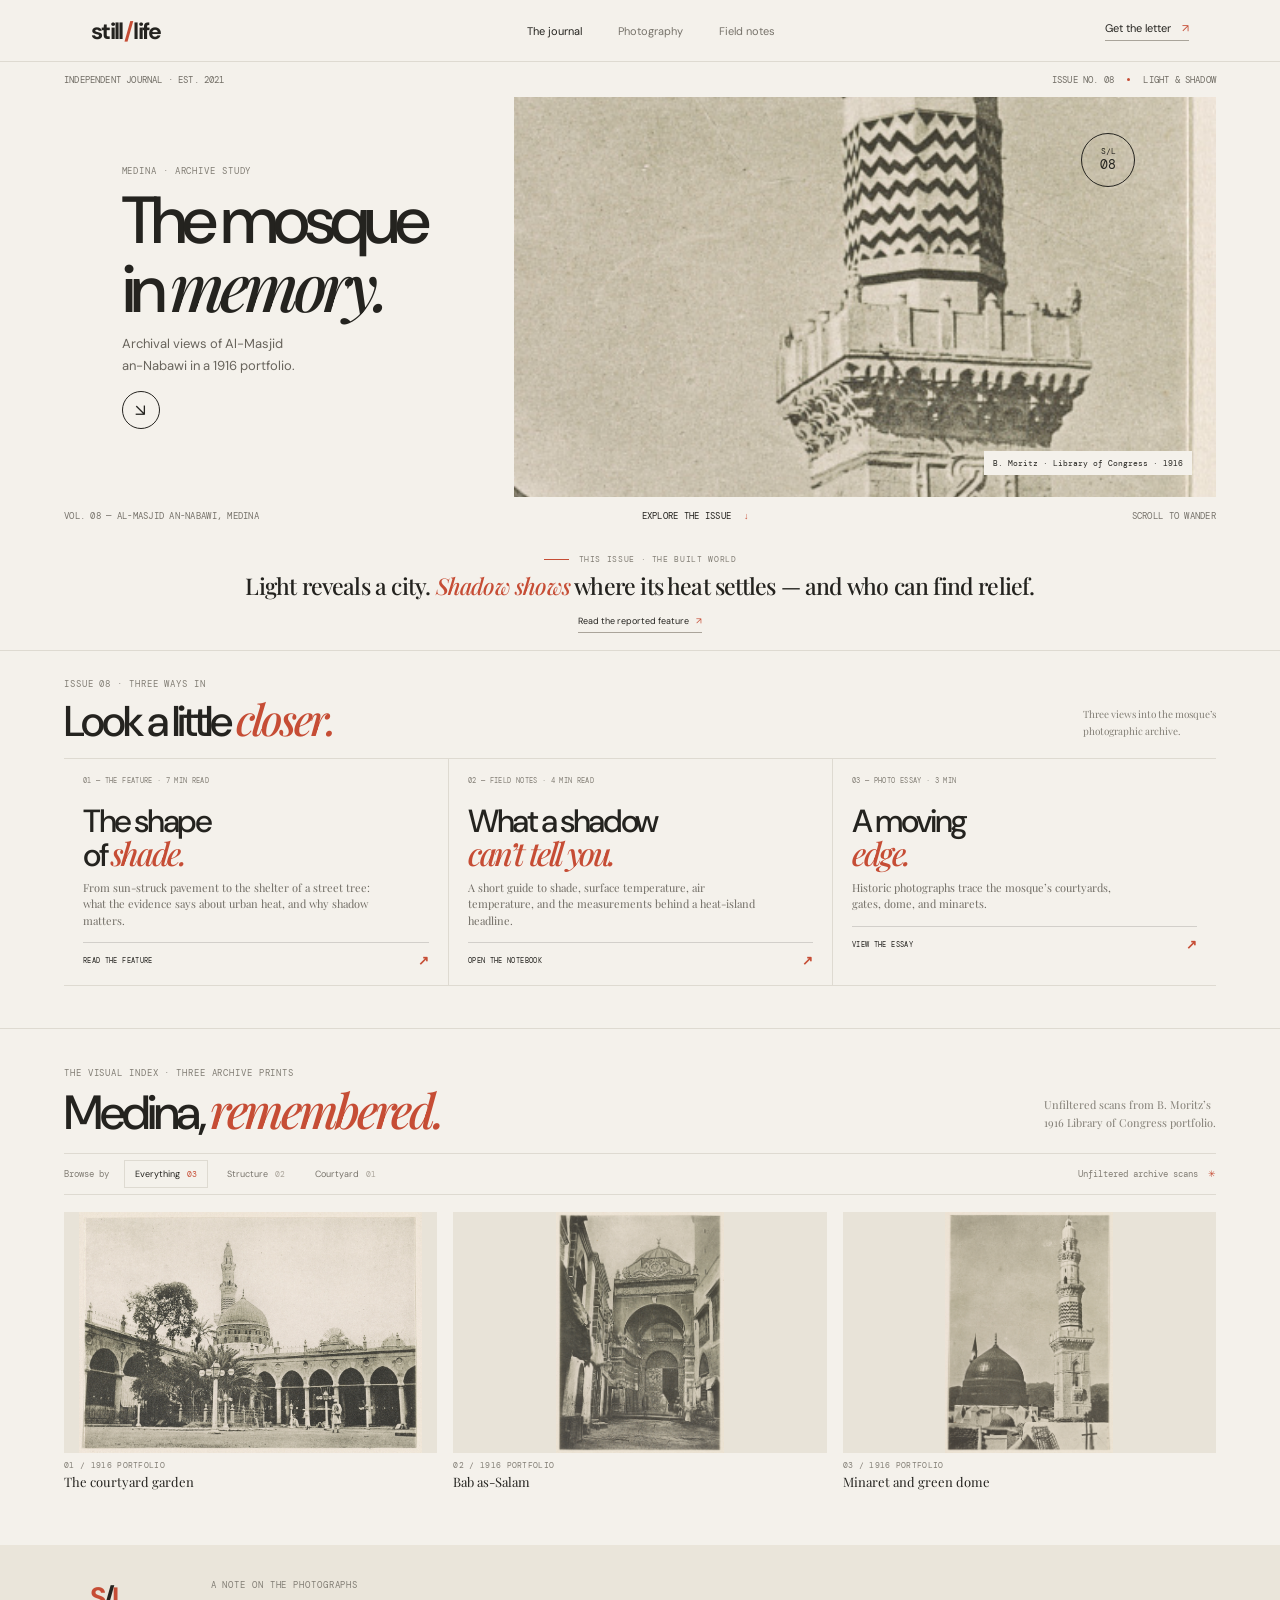
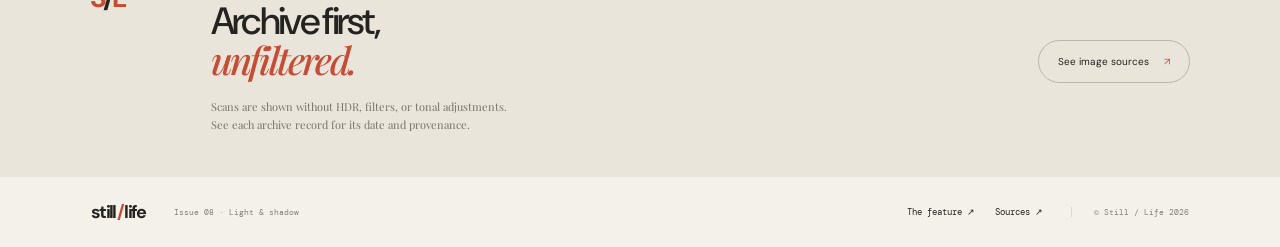
==== index.html @ 0c44f48a "Replace stock imagery with Medina archive prints Co-authored-by: Copilot <223556219+Copilot@users.no" ====
<!doctype html>
<html lang="en">
  <head>
    <meta charset="UTF-8" />
    <meta name="viewport" content="width=device-width, initial-scale=1.0" />
    <meta name="theme-color" content="#f4f1eb" />
    <meta
      name="description"
      content="An independent visual journal about light, shadow, and the way cities hold heat."
    />
    <title>Still / Life — The light issue</title>
    <link rel="preconnect" href="https://fonts.googleapis.com" />
    <link rel="preconnect" href="https://fonts.gstatic.com" crossorigin />
    <link
      href="https://fonts.googleapis.com/css2?family=DM+Mono:wght@400;500&family=DM+Sans:wght@400;500;600;700&family=Playfair+Display:ital,wght@0,500;0,600;1,500;1,600&display=swap"
      rel="stylesheet"
    />
    <link rel="stylesheet" href="styles.css" />
  </head>
  <body class="home-page">
    <header class="topbar">
      <a class="wordmark" href="#home" aria-label="Still Life home">still<span>/</span>life</a>
      <nav class="main-nav" aria-label="Main navigation">
        <a class="nav-link active" href="index.html">The journal</a>
        <a class="nav-link" href="photo-essay.html">Photography</a>
        <a class="nav-link" href="field-notes.html">Field notes</a>
      </nav>
      <a class="subscribe-link" href="mailto:hello@still-life.example">
        Get the letter <span aria-hidden="true">↗</span>
      </a>
    </header>

    <main id="home">
      <section class="cover" aria-labelledby="cover-title">
        <div class="cover-meta">
          <span>Independent journal · Est. 2021</span>
          <span>Issue no. 08 <i class="meta-dot"></i> Light &amp; shadow</span>
        </div>
        <div class="cover-image" role="img" aria-label="Historic black-and-white view of Al-Masjid an-Nabawi and its minarets in Medina">
          <div class="cover-copy">
            <p class="eyebrow cover-eyebrow">Medina · Archive study</p>
            <h1 id="cover-title">The mosque<br />in <em>memory.</em></h1>
            <p class="cover-deck">Archival views of Al-Masjid<br />an-Nabawi in a 1916 portfolio.</p>
            <a class="round-link" href="photo-essay.html" aria-label="Read the photo essay">↘</a>
          </div>
          <span class="image-credit"><a href="https://www.loc.gov/pictures/item/2002715728/">B. Moritz · Library of Congress · 1916</a></span>
          <span class="issue-stamp">S/L<br /><span>08</span></span>
        </div>
        <div class="cover-footer">
          <span>Vol. 08 — Al-Masjid an-Nabawi, Medina</span>
          <a href="#stories">Explore the issue <span aria-hidden="true">↓</span></a>
          <span>Scroll to wander</span>
        </div>
      </section>

      <section class="intro" id="story">
        <div class="section-kicker"><span class="kicker-line"></span> THIS ISSUE · THE BUILT WORLD</div>
        <p>
          Light reveals a city. <em>Shadow shows</em>
          where its heat settles — and who can find relief.
        </p>
        <a class="text-link" href="light-and-shadow.html">Read the reported feature <span>↗</span></a>
      </section>

      <section class="stories-section" id="stories">
        <div class="stories-heading">
          <div>
            <p class="eyebrow">Issue 08 · Three ways in</p>
            <h2>Look a little <em>closer.</em></h2>
          </div>
          <p>Three views into the mosque’s<br />photographic archive.</p>
        </div>
        <div class="story-grid">
          <a class="story-card story-feature" href="light-and-shadow.html">
            <span class="story-index">01 — THE FEATURE · 7 MIN READ</span>
            <span class="story-title">The shape<br />of <em>shade.</em></span>
            <span class="story-summary">From sun-struck pavement to the shelter of a street tree: what the evidence says about urban heat, and why shadow matters.</span>
            <span class="story-cta">Read the feature <b>↗</b></span>
          </a>
          <a class="story-card story-notes" href="field-notes.html">
            <span class="story-index">02 — FIELD NOTES · 4 MIN READ</span>
            <span class="story-title">What a shadow<br /><em>can’t tell you.</em></span>
            <span class="story-summary">A short guide to shade, surface temperature, air temperature, and the measurements behind a heat-island headline.</span>
            <span class="story-cta">Open the notebook <b>↗</b></span>
          </a>
          <a class="story-card story-images" href="photo-essay.html">
            <span class="story-index">03 — PHOTO ESSAY · 3 MIN</span>
            <span class="story-title">A moving<br /><em>edge.</em></span>
            <span class="story-summary">Historic photographs trace the mosque’s courtyards, gates, dome, and minarets.</span>
            <span class="story-cta">View the essay <b>↗</b></span>
          </a>
        </div>
      </section>

      <section class="gallery-section" id="gallery">
        <div class="gallery-heading">
          <div>
            <p class="eyebrow">The visual index · Three archive prints</p>
            <h2>Medina, <em>remembered.</em></h2>
          </div>
          <p class="gallery-note">Unfiltered scans from B. Moritz’s<br />1916 Library of Congress portfolio.</p>
        </div>

        <div class="filter-row" role="group" aria-label="Filter photographs">
          <span class="filter-label">Browse by</span>
          <button class="filter-chip selected" type="button" data-filter="all">Everything <span>03</span></button>
          <button class="filter-chip" type="button" data-filter="structure">Structure <span>02</span></button>
          <button class="filter-chip" type="button" data-filter="courtyard">Courtyard <span>01</span></button>
          <span class="filter-side-note">Unfiltered archive scans <span aria-hidden="true">✳</span></span>
        </div>

        <div class="photo-grid">
          <button class="photo-card card-large" type="button" data-category="courtyard" data-title="The courtyard garden" data-credit="B. Moritz · Library of Congress">
            <img class="photo-image" src="images/medina/courtyard-garden-1916.jpg" alt="Historic print of the mosque courtyard, garden, dome, and minaret" />
            <span class="photo-info"><span><span class="photo-number">01 / 1916 PORTFOLIO</span><span class="photo-title">The courtyard garden</span></span><span class="photo-arrow">↗</span></span>
          </button>
          <button class="photo-card card-tall" type="button" data-category="structure" data-title="Bab as-Salam, southwest gate" data-credit="B. Moritz · Library of Congress">
            <img class="photo-image" src="images/medina/bab-as-salam-1916.jpg" alt="Historic print showing Bab as-Salam, a gate at the Prophet's Mosque" />
            <span class="photo-info"><span><span class="photo-number">02 / 1916 PORTFOLIO</span><span class="photo-title">Bab as-Salam</span></span><span class="photo-arrow">↗</span></span>
          </button>
          <button class="photo-card card-small" type="button" data-category="structure" data-title="Minaret and the green dome" data-credit="B. Moritz · Library of Congress">
            <img class="photo-image" src="images/medina/minaret-green-dome-1916.jpg" alt="Historic print of an old minaret beside the green dome over the Prophet's tomb" />
            <span class="photo-info"><span><span class="photo-number">03 / 1916 PORTFOLIO</span><span class="photo-title">Minaret and green dome</span></span><span class="photo-arrow">↗</span></span>
          </button>
        </div>
        <p class="empty-state" hidden>No photographs in this collection just yet.</p>
      </section>

      <section class="dispatch">
        <div class="dispatch-mark">S<span>/</span>L</div>
        <div class="dispatch-copy">
          <p class="eyebrow">A note on the photographs</p>
          <h2>Archive first,<br /><em>unfiltered.</em></h2>
          <p class="dispatch-text">Scans are shown without HDR, filters, or tonal adjustments.<br />See each archive record for its date and provenance.</p>
        </div>
        <a class="dispatch-button" href="photo-essay.html#image-sources">See image sources <span>↗</span></a>
      </section>
    </main>

    <footer class="footer">
      <a class="wordmark footer-wordmark" href="index.html">still<span>/</span>life</a>
      <span class="footer-note">Issue 08 · Light &amp; shadow</span>
      <div class="footer-links"><a href="light-and-shadow.html">The feature ↗</a><a href="field-notes.html#sources">Sources ↗</a></div>
      <span class="copyright">© Still / Life 2026</span>
    </footer>

    <dialog class="lightbox" aria-label="Photograph preview">
      <button class="lightbox-close" type="button" aria-label="Close photograph">×</button>
      <img class="lightbox-image" alt="" />
      <div class="lightbox-caption"><span class="lightbox-title"></span><span class="lightbox-credit"></span></div>
    </dialog>
    <script src="script.js"></script>
  </body>
</html>
---- styles.css ----
:root {
  color-scheme: light;
  --paper: #f4f1eb;
  --ink: #24231f;
  --muted: #827e75;
  --line: #dedad1;
  --accent: #c64d35;
  --mono: "DM Mono", monospace;
  --sans: "DM Sans", sans-serif;
  --serif: "Playfair Display", Georgia, serif;
}

* { box-sizing: border-box; }
html { scroll-behavior: smooth; scroll-padding-top: 84px; }
body { margin: 0; background: var(--paper); color: var(--ink); font-family: var(--sans); -webkit-font-smoothing: antialiased; }
a { color: inherit; text-decoration: none; }
button { color: inherit; font: inherit; }

.topbar {
  height: 74px; padding: 0 7.1%; display: flex; align-items: center; justify-content: space-between;
  border-bottom: 1px solid var(--line); position: relative; z-index: 2;
}
.wordmark { font-size: 23px; font-weight: 700; letter-spacing: -1.6px; }
.wordmark span { color: var(--accent); padding: 0 1px; }
.main-nav { display: flex; align-items: center; gap: 36px; margin-left: 35px; }
.nav-link, .subscribe-link { font-size: 11px; }
.nav-link { color: #77736b; transition: color .2s; }
.nav-link:hover, .nav-link.active { color: var(--ink); }
.subscribe-link { border-bottom: 1px solid #a9a49a; padding-bottom: 5px; }
.subscribe-link span { color: var(--accent); padding-left: 8px; }

.cover, .intro, .gallery-section, .dispatch, .footer { max-width: 1440px; margin-inline: auto; }
.cover { padding: 0 7.1%; }
.cover-meta, .cover-footer { height: 48px; display: flex; justify-content: space-between; align-items: center; }
.cover-meta { color: #716d65; font: 9px var(--mono); letter-spacing: .02em; text-transform: uppercase; }
.meta-dot { display: inline-block; height: 3px; width: 3px; border-radius: 50%; background: var(--accent); vertical-align: middle; margin: 0 8px 2px; }
.cover-image {
  height: min(590px, 52vw); min-height: 430px; position: relative; overflow: hidden; color: white;
  background: #e8e3d8 url("images/medina/minaret-green-dome-1916.jpg") center 48% / cover no-repeat;
}
.cover-shade { display: none; }
.cover-copy { position: absolute; left: 8.3%; top: 50%; transform: translateY(-45%); }
.eyebrow { margin: 0; color: var(--muted); font: 9px var(--mono); text-transform: uppercase; letter-spacing: .1em; }
.cover-eyebrow { color: rgba(255,255,255,.82); margin-bottom: 21px; }
.cover h1 { margin: 0; font-size: clamp(52px, 7.3vw, 100px); line-height: .96; letter-spacing: -.075em; font-weight: 500; }
.cover h1 em, h2 em { font-family: var(--serif); font-weight: 500; }
.cover-deck { margin: 21px 0 25px; font-size: 13px; line-height: 1.65; color: rgba(255,255,255,.88); }
.round-link { width: 38px; height: 38px; border: 1px solid rgba(255,255,255,.72); border-radius: 50%; display: grid; place-items: center; font-size: 17px; transition: background .2s, color .2s; }
.round-link:hover { background: white; color: var(--ink); }
.image-credit { position: absolute; right: 24px; bottom: 22px; color: rgba(255,255,255,.82); font: 8px var(--mono); }
.issue-stamp { position: absolute; right: 7%; top: 9%; width: 54px; height: 54px; border: 1px solid rgba(255,255,255,.7); border-radius: 50%; display: grid; place-content: center; text-align: center; font: 8px/1.3 var(--mono); }
.issue-stamp span { font-size: 13px; }
.cover-footer { height: 51px; color: #77736b; font: 9px var(--mono); text-transform: uppercase; letter-spacing: .03em; }
.cover-footer a { color: var(--ink); }
.cover-footer a span { color: var(--accent); padding-left: 7px; }

.intro { padding: 112px 15% 120px; text-align: center; }
.section-kicker { display: flex; align-items: center; justify-content: center; gap: 10px; color: var(--muted); font: 9px var(--mono); letter-spacing: .08em; }
.kicker-line { width: 25px; height: 1px; background: var(--accent); }
.intro > p { max-width: 710px; margin: 23px auto 19px; font: 500 clamp(26px, 3.2vw, 42px)/1.35 var(--serif); letter-spacing: -.035em; }
.intro > p em { color: var(--accent); }
.text-link { font-size: 10px; border-bottom: 1px solid #aaa49a; padding-bottom: 5px; }
.text-link span { color: var(--accent); margin-left: 5px; }

.gallery-section { padding: 68px 7.1% 115px; border-top: 1px solid var(--line); }
.gallery-heading { display: flex; justify-content: space-between; align-items: end; margin-bottom: 36px; }
.gallery-heading h2, .dispatch h2 { font-size: clamp(43px, 5.2vw, 68px); font-weight: 500; line-height: .98; letter-spacing: -.07em; margin: 12px 0 0; }
.gallery-heading h2 em { color: var(--accent); }
.gallery-note { margin: 0 0 4px; color: var(--muted); font: 11px/1.65 var(--serif); }
.filter-row { min-height: 54px; border-top: 1px solid var(--line); border-bottom: 1px solid var(--line); display: flex; gap: 8px; align-items: center; margin-bottom: 29px; }
.filter-label { margin-right: 7px; color: var(--muted); font: 9px var(--mono); }
.filter-chip { border: 1px solid transparent; background: transparent; padding: 7px 10px; cursor: pointer; color: #77736b; font-size: 9px; transition: all .2s; }
.filter-chip span { color: #aaa49a; margin-left: 5px; font: 8px var(--mono); }
.filter-chip:hover { color: var(--ink); }
.filter-chip.selected { border-color: var(--line); color: var(--ink); }
.filter-chip.selected span { color: var(--accent); }
.filter-side-note { margin-left: auto; color: var(--muted); font: 9px var(--mono); }
.filter-side-note span { color: var(--accent); margin-left: 5px; }
.photo-grid { display: grid; grid-template-columns: repeat(12, 1fr); column-gap: 18px; row-gap: 41px; align-items: start; }
.photo-card { border: 0; padding: 0; text-align: left; background: none; cursor: pointer; min-width: 0; }
.photo-image { display: block; width: 100%; background-color: #e8e3d8; object-fit: contain; object-position: center; }
.photo-card { overflow: hidden; }
.card-large { grid-column: 1 / span 7; }
.card-large .photo-image { aspect-ratio: 1.37; }
.card-tall { grid-column: 9 / span 4; margin-top: 66px; }
.card-tall .photo-image { aspect-ratio: .79; }
.card-small { grid-column: 2 / span 4; }
.card-small .photo-image { aspect-ratio: 1.05; }
.card-offset { grid-column: 8 / span 4; margin-top: 62px; }
.card-wide { grid-column: 1 / span 7; margin-top: 11px; }
.card-wide .photo-image { aspect-ratio: 1.52; }
.card-last { grid-column: 9 / span 4; margin-top: -40px; }
.card-last .photo-image { aspect-ratio: .94; }
.photo-info { display: flex; justify-content: space-between; align-items: center; padding-top: 11px; }
.photo-info > span:first-child { display: grid; gap: 5px; }
.photo-number { color: var(--muted); font: 8px var(--mono); letter-spacing: .04em; }
.photo-title { font: 15px var(--serif); }
.photo-arrow { font-size: 14px; color: var(--accent); opacity: 0; transform: translate(-4px, 4px); transition: .2s; }
.photo-card:hover .photo-arrow { opacity: 1; transform: translate(0); }
.photo-card[hidden] { display: none; }
.empty-state { text-align: center; padding: 60px 10px; color: var(--muted); font: 16px var(--serif); }

.dispatch { margin-top: 0; padding: 77px 11% 82px; background: #eae5da; display: flex; align-items: center; gap: 8%; position: relative; }
.dispatch-mark { align-self: flex-start; font-size: 36px; font-weight: 700; letter-spacing: -4px; color: var(--accent); }
.dispatch-mark span { color: var(--ink); }
.dispatch-copy { flex: 1; }
.dispatch h2 { font-size: clamp(39px, 4.5vw, 57px); margin: 12px 0 17px; }
.dispatch h2 em { color: var(--accent); }
.dispatch-text { color: #77736b; font: 11px/1.7 var(--serif); }
.dispatch-button { border: 1px solid #bbb4a8; border-radius: 99px; padding: 14px 19px; font-size: 10px; white-space: nowrap; transition: all .2s; }
.dispatch-button:hover { background: var(--ink); color: var(--paper); border-color: var(--ink); }
.dispatch-button span { color: var(--accent); padding-left: 12px; }

.footer { min-height: 92px; padding: 22px 7.1%; display: flex; gap: 28px; align-items: center; }
.footer-wordmark { font-size: 18px; }
.footer-note, .copyright { color: var(--muted); font: 8px var(--mono); }
.footer-links { margin-left: auto; display: flex; gap: 20px; font: 9px var(--mono); }
.copyright { border-left: 1px solid var(--line); padding-left: 22px; }

.lightbox { width: min(900px, calc(100vw - 32px)); max-width: none; padding: 24px; border: 0; background: var(--paper); color: var(--ink); }
.lightbox::backdrop { background: rgba(21, 21, 19, .82); backdrop-filter: blur(4px); }
.lightbox-image { display: block; max-width: 100%; max-height: 75vh; margin: 0 auto; object-fit: contain; }
.lightbox-close { position: absolute; right: 10px; top: 4px; border: 0; background: transparent; font-size: 30px; cursor: pointer; }
.lightbox-caption { display: flex; justify-content: space-between; padding-top: 14px; font: 12px var(--serif); }
.lightbox-credit { color: var(--muted); font: 9px var(--mono); }

@media (min-width: 1441px) {
  .cover, .gallery-section { padding-inline: 102px; }
}
@media (max-width: 760px) {
  .topbar { height: 64px; padding-inline: 5%; }
  .wordmark { font-size: 21px; }
  .main-nav { gap: 15px; margin: 0; }
  .nav-link { font-size: 9px; }
  .main-nav .nav-link:last-child { display: none; }
  .subscribe-link { font-size: 9px; }
  .cover { padding-inline: 5%; }
  .cover-meta, .cover-footer { font-size: 7px; }
  .cover-image { min-height: 500px; height: 69vh; max-height: 680px; background-position: 57% center; }
  .cover-copy { left: 8%; }
  .cover h1 { font-size: clamp(58px, 12vw, 86px); }
  .issue-stamp { right: 6%; top: 5%; }
  .cover-footer > span:last-child { display: none; }
  .intro { padding: 84px 8% 90px; }
  .gallery-section { padding: 55px 5% 80px; }
  .gallery-heading { margin-bottom: 25px; }
  .gallery-note { font-size: 9px; }
  .photo-grid { column-gap: 12px; row-gap: 30px; }
  .card-large { grid-column: 1 / span 8; }
  .card-tall { grid-column: 9 / span 4; margin-top: 43px; }
  .card-small { grid-column: 2 / span 5; }
  .card-offset { grid-column: 8 / span 5; margin-top: 40px; }
  .card-wide { grid-column: 1 / span 8; }
  .card-last { grid-column: 9 / span 4; margin-top: -15px; }
  .photo-title { font-size: 13px; }
  .dispatch { padding: 60px 7%; gap: 5%; }
  .dispatch-mark { font-size: 29px; }
  .dispatch-button { padding: 12px 14px; font-size: 9px; }
  .footer { padding-inline: 5%; gap: 16px; }
  .footer-note { display: none; }
}
@media (max-width: 480px) {
  .topbar { padding-inline: 18px; }
  .main-nav { gap: 12px; }
  .main-nav .nav-link:nth-child(2) { display: none; }
  .cover { padding-inline: 18px; }
  .cover-meta > span:first-child { max-width: 140px; }
  .cover-image { min-height: 510px; }
  .cover h1 { font-size: 62px; }
  .cover-deck { font-size: 12px; }
  .cover-footer { height: 45px; }
  .cover-footer > span:first-child { max-width: 150px; }
  .intro { padding: 73px 24px 78px; }
  .intro > p { font-size: 29px; }
  .gallery-section { padding-inline: 18px; }
  .gallery-heading h2 { font-size: 47px; }
  .gallery-note { display: none; }
  .filter-row { flex-wrap: wrap; padding: 9px 0; gap: 3px; }
  .filter-label { display: none; }
  .filter-chip { padding: 7px 8px; font-size: 8px; }
  .filter-side-note { display: none; }
  .photo-grid { grid-template-columns: repeat(6, 1fr); gap: 25px 10px; }
  .card-large { grid-column: 1 / span 6; }
  .card-large .photo-image { aspect-ratio: 1.15; }
  .card-tall { grid-column: 4 / span 3; margin-top: 0; }
  .card-tall .photo-image { aspect-ratio: .8; }
  .card-small { grid-column: 1 / span 4; }
  .card-offset { grid-column: 2 / span 5; margin-top: 0; }
  .card-wide { grid-column: 1 / span 6; margin-top: 0; }
  .card-last { grid-column: 3 / span 4; margin-top: 0; }
  .photo-title { font-size: 12px; }
  .photo-number { font-size: 7px; }
  .dispatch { padding: 47px 24px 43px; display: block; }
  .dispatch-mark { position: absolute; right: 25px; top: 34px; }
  .dispatch h2 { font-size: 45px; }
  .dispatch-text br { display: none; }
  .dispatch-button { display: inline-block; margin-top: 14px; }
  .footer { min-height: 82px; padding-inline: 18px; gap: 13px; flex-wrap: wrap; }
  .footer-links { gap: 12px; }
  .copyright { padding-left: 12px; font-size: 7px; }
}

@media (prefers-reduced-motion: reduce) {
  *, *::before, *::after { scroll-behavior: auto !important; transition-duration: .01ms !important; }
}

.stories-section { max-width: 1440px; margin: 0 auto; padding: 18px 7.1% 98px; }
.stories-heading { display: flex; justify-content: space-between; align-items: end; margin-bottom: 25px; }
.stories-heading h2 { margin: 11px 0 0; font-size: clamp(38px, 4.5vw, 58px); font-weight: 500; letter-spacing: -.07em; line-height: 1; }
.stories-heading h2 em { color: var(--accent); }
.stories-heading > p { margin: 0 0 3px; color: var(--muted); font: 11px/1.7 var(--serif); }
.story-grid { display: grid; grid-template-columns: repeat(3, 1fr); gap: 14px; }
.story-card { min-height: 300px; padding: 22px; display: flex; flex-direction: column; align-items: flex-start; background: #eae5da; transition: background .2s, transform .2s; }
.story-card:hover { background: #e4ded1; transform: translateY(-3px); }
.story-card.story-notes { background: #e5e6df; }
.story-card.story-notes:hover { background: #dcdfd5; }
.story-card.story-images { background: #e9e1d9; }
.story-card.story-images:hover { background: #e4d9cf; }
.story-index, .story-cta { font: 8px var(--mono); letter-spacing: .05em; text-transform: uppercase; }
.story-index { color: var(--muted); }
.story-title { display: block; margin: auto 0 13px; font: 500 clamp(31px, 3.2vw, 43px)/1.02 var(--sans); letter-spacing: -.075em; }
.story-title em { font-family: var(--serif); font-weight: 500; color: var(--accent); }
.story-summary { max-width: 290px; color: #716d65; font: 12px/1.65 var(--serif); }
.story-cta { display: flex; width: 100%; justify-content: space-between; align-items: center; margin-top: 21px; padding-top: 12px; border-top: 1px solid rgba(36,35,31,.16); }
.story-cta b { color: var(--accent); font-size: 13px; }

.article-topline { max-width: 1240px; margin: 0 auto; padding: 27px 7.1% 0; display: flex; justify-content: space-between; color: var(--muted); font: 8px var(--mono); letter-spacing: .06em; text-transform: uppercase; }
.article-topline a { color: var(--ink); }
.article-header { max-width: 830px; margin: 0 auto; padding: 76px 30px 35px; text-align: center; }
.article-header h1 { margin: 18px 0; font-size: clamp(60px, 9.5vw, 112px); line-height: .89; letter-spacing: -.085em; font-weight: 500; }
.article-header h1 em { font-family: var(--serif); color: var(--accent); font-weight: 500; }
.article-deck { max-width: 600px; margin: 0 auto; color: #68645c; font: 500 clamp(17px, 2vw, 21px)/1.55 var(--serif); }
.article-byline { display: flex; justify-content: center; flex-wrap: wrap; gap: 8px 20px; margin-top: 27px; color: var(--muted); font: 8px var(--mono); text-transform: uppercase; letter-spacing: .035em; }
.article-hero { max-width: 1120px; margin: 0 auto; padding: 0 30px; }
.article-hero img { display: block; width: 100%; height: clamp(280px, 48vw, 570px); object-fit: contain; background: #e8e3d8; }
.article-hero figcaption, .essay-frame figcaption { display: flex; gap: 10px; align-items: baseline; padding-top: 10px; color: var(--muted); font: 9px/1.6 var(--mono); }
.article-hero figcaption a { text-decoration: underline; text-decoration-color: #b7ad9e; text-underline-offset: 3px; }
.article-layout { display: grid; grid-template-columns: 170px minmax(0, 670px); gap: clamp(35px, 8vw, 110px); max-width: 1100px; margin: 75px auto 110px; padding: 0 30px; align-items: start; }
.article-aside { position: sticky; top: 28px; display: grid; gap: 13px; padding-top: 5px; }
.aside-label { margin-bottom: 3px; color: var(--accent); font: 8px var(--mono); letter-spacing: .1em; }
.article-aside a { color: var(--muted); font: 10px/1.5 var(--sans); }
.article-aside a:hover { color: var(--ink); }
.article-body { min-width: 0; }
.article-body p { margin: 0 0 21px; font: 16px/1.85 var(--serif); color: #46433d; }
.article-body .article-lede { font-size: 21px; line-height: 1.65; color: var(--ink); }
.article-body h2 { margin: 48px 0 15px; font: 500 31px/1.12 var(--serif); letter-spacing: -.04em; scroll-margin-top: 25px; }
.article-body strong { color: var(--ink); font-weight: 600; }
.article-body blockquote { margin: 35px 0; padding: 3px 0 3px 22px; border-left: 2px solid var(--accent); font: italic 22px/1.5 var(--serif); }
.article-body ol { padding-left: 20px; color: #46433d; font: 14px/1.8 var(--serif); }
.source-box { margin-top: 64px; padding: 28px; background: #eae5da; scroll-margin-top: 25px; }
.source-box h2 { margin: 12px 0; font-size: 26px; }
.source-box ol { padding-left: 17px; font-size: 12px; line-height: 1.7; }
.source-box li { padding: 0 0 9px 5px; }
.source-box a, .essay-note a { text-decoration: underline; text-decoration-color: #b7ad9e; text-underline-offset: 3px; }
.source-method { margin: 17px 0 0 !important; padding-top: 14px; border-top: 1px solid #d2ccbf; color: var(--muted) !important; font: 10px/1.65 var(--sans) !important; }
.reading-checklist { list-style: decimal; }
.reading-checklist li { padding: 0 0 8px 3px; }
.article-pagination { max-width: 1100px; margin: 0 auto; padding: 23px 30px 60px; display: flex; justify-content: space-between; border-top: 1px solid var(--line); }
.article-pagination a { display: grid; gap: 8px; }
.article-pagination a:last-child { text-align: right; }
.article-pagination span { color: var(--muted); font: 8px var(--mono); letter-spacing: .05em; }
.article-pagination strong { font: 16px var(--serif); font-weight: 500; }
.article-pagination a:hover strong { color: var(--accent); }

.essay-article { max-width: 1180px; margin: 0 auto; }
.essay-article .article-header { padding-bottom: 42px; }
.essay-frame { min-width: 0; margin: 0; }
.essay-frame img { display: block; width: 100%; max-height: 650px; object-fit: contain; background: #e8e3d8; }
.essay-frame-wide { padding: 0 30px; }
.essay-frame-wide img { width: 100%; height: clamp(290px, 55vw, 640px); }
.essay-frame figcaption { display: block; }
.essay-frame figcaption span { display: block; margin-bottom: 4px; color: var(--accent); font: 8px var(--mono); letter-spacing: .06em; }
.essay-intro { max-width: 700px; margin: 58px auto 64px; padding: 0 30px; }
.essay-intro p { margin: 0; font: 21px/1.7 var(--serif); }
.essay-pair { display: grid; grid-template-columns: 5fr 4fr; gap: 36px; align-items: start; max-width: 1000px; margin: 0 auto 72px; padding: 0 30px; }
.essay-pair .essay-frame img { height: clamp(300px, 42vw, 470px); }
.essay-pair-lower { margin-top: 95px; }
.essay-article > .essay-frame-wide { margin-bottom: 72px; }
.essay-pair-final { grid-template-columns: 4fr 5fr; }
.essay-note { max-width: 760px; margin: 18px auto 75px; padding: 25px 28px; background: #eae5da; }
.essay-note p { margin: 12px 0 0; color: #5e5a53; font: 12px/1.75 var(--serif); }

@media (max-width: 760px) {
  .stories-section { padding: 5px 5% 75px; }
  .story-grid { gap: 9px; }
  .story-card { min-height: 270px; padding: 16px; }
  .story-title { font-size: clamp(27px, 5vw, 38px); }
  .story-summary { font-size: 11px; }
  .article-topline { padding-inline: 5%; }
  .article-header { padding-top: 62px; }
  .article-layout { grid-template-columns: 130px minmax(0, 1fr); gap: 30px; padding-inline: 24px; }
  .article-hero { padding-inline: 24px; }
  .article-hero img { height: 45vw; min-height: 250px; }
  .essay-frame-wide { padding-inline: 24px; }
  .essay-pair { gap: 20px; padding-inline: 24px; }
  .essay-intro { padding-inline: 24px; }
}
@media (max-width: 480px) {
  .stories-section { padding-inline: 18px; }
  .stories-heading > p { display: none; }
  .story-grid { grid-template-columns: 1fr; gap: 8px; }
  .story-card { min-height: 230px; padding: 19px; }
  .story-title { font-size: 40px; }
  .article-topline { padding: 20px 18px 0; font-size: 7px; }
  .article-header { padding: 54px 22px 29px; }
  .article-header h1 { font-size: clamp(58px, 15vw, 78px); }
  .article-deck { font-size: 17px; }
  .article-byline { gap: 7px 12px; font-size: 7px; }
  .article-hero, .essay-frame-wide { padding-inline: 18px; }
  .article-hero img { height: 68vw; min-height: 250px; }
  .article-layout { display: block; margin: 49px auto 70px; padding-inline: 22px; }
  .article-aside { position: static; grid-template-columns: repeat(2, 1fr); gap: 10px; margin: 0 0 38px; padding: 15px; background: #eae5da; }
  .article-aside .aside-label { grid-column: 1 / -1; }
  .article-body p { font-size: 15px; }
  .article-body .article-lede { font-size: 19px; }
  .article-body h2 { margin-top: 39px; font-size: 27px; }
  .article-body blockquote { font-size: 19px; }
  .source-box { padding: 20px; margin-top: 45px; }
  .article-pagination { padding: 20px 18px 45px; gap: 18px; }
  .article-pagination strong { font-size: 13px; }
  .article-pagination span { font-size: 7px; }
  .essay-article .article-header { padding-bottom: 30px; }
  .essay-frame-wide img { height: 72vw; min-height: 260px; }
  .essay-intro { margin: 43px auto 48px; padding-inline: 22px; }
  .essay-intro p { font-size: 18px; }
  .essay-pair, .essay-pair-final { grid-template-columns: 1fr; gap: 30px; margin-bottom: 45px; padding-inline: 18px; }
  .essay-pair .essay-frame img { height: 100vw; max-height: 480px; }
  .essay-pair-lower { margin-top: 0; }
  .essay-article > .essay-frame-wide { margin-bottom: 46px; }
  .essay-note { margin: 0 18px 50px; padding: 20px; }
}

/* The front page uses a compact news index; long-form pages keep their reading layout. */
.home-page .topbar { height: 62px; }
.home-page .cover { padding-inline: 5%; }
.home-page .cover-meta { height: 35px; }
.home-page .cover-image { height: clamp(260px, 32vw, 400px); min-height: 260px; color: var(--ink); }
.home-page .cover-copy {
  left: 0; top: 0; transform: none; width: min(40%, 450px); height: 100%; padding: 5%;
  display: flex; flex-direction: column; justify-content: center; background: var(--paper);
}
.home-page .cover-eyebrow { margin-bottom: 12px; color: var(--muted); }
.home-page .cover h1 { font-size: clamp(48px, 5.2vw, 68px); }
.home-page .cover-deck { margin: 12px 0 15px; color: #68645c; }
.home-page .round-link { border-color: var(--ink); }
.home-page .round-link:hover { background: var(--ink); color: var(--paper); }
.home-page .issue-stamp { border-color: var(--ink); color: var(--ink); }
.home-page .image-credit { padding: 7px 9px; background: var(--paper); color: var(--ink); }
.home-page .image-credit a { color: inherit; }
.home-page .cover-footer { height: 38px; }
.home-page .intro { padding: 19px 8% 21px; border-bottom: 1px solid var(--line); }
.home-page .intro > p { max-width: 980px; margin: 8px auto; font-size: clamp(18px, 1.8vw, 24px); line-height: 1.2; }
.home-page .section-kicker { font-size: 8px; }
.home-page .text-link { font-size: 9px; }
.home-page .stories-section { padding: 27px 5% 42px; }
.home-page .stories-heading { margin-bottom: 15px; }
.home-page .stories-heading h2 { margin-top: 7px; font-size: clamp(31px, 3.5vw, 43px); }
.home-page .stories-heading > p { font-size: 10px; }
.home-page .story-grid { grid-template-columns: repeat(3, minmax(0, 1fr)); gap: 0; border-top: 1px solid var(--line); border-bottom: 1px solid var(--line); }
.home-page .story-card,
.home-page .story-card.story-notes,
.home-page .story-card.story-images { min-height: 0; padding: 17px 19px 16px; background: transparent; transform: none; }
.home-page .story-card + .story-card { border-left: 1px solid var(--line); }
.home-page .story-card:hover,
.home-page .story-card.story-notes:hover,
.home-page .story-card.story-images:hover { background: #ece8df; }
.home-page .story-index { font-size: 7px; }
.home-page .story-title { margin: 20px 0 8px; font-size: clamp(25px, 2.5vw, 34px); }
.home-page .story-summary { font-size: 11px; line-height: 1.5; }
.home-page .story-cta { margin-top: 13px; padding-top: 9px; font-size: 7px; }
.home-page .gallery-section { padding: 38px 5% 55px; }
.home-page .gallery-heading { margin-bottom: 17px; }
.home-page .gallery-heading h2 { margin-top: 7px; font-size: clamp(34px, 3.8vw, 48px); }
.home-page .filter-row { min-height: 42px; margin-bottom: 17px; }
.home-page .photo-grid { grid-template-columns: repeat(3, minmax(0, 1fr)); column-gap: 16px; row-gap: 22px; }
.home-page .card-large,
.home-page .card-tall,
.home-page .card-small,
.home-page .card-offset,
.home-page .card-wide,
.home-page .card-last { grid-column: auto; margin-top: 0; }
.home-page .card-large .photo-image,
.home-page .card-tall .photo-image,
.home-page .card-small .photo-image,
.home-page .card-offset .photo-image,
.home-page .card-wide .photo-image,
.home-page .card-last .photo-image { aspect-ratio: 1.55; }
.home-page .photo-info { padding-top: 7px; }
.home-page .photo-info > span:first-child { gap: 3px; }
.home-page .photo-title { font-size: 13px; }
.home-page .dispatch { padding: 34px 7%; }
.home-page .dispatch-mark { font-size: 28px; }
.home-page .dispatch h2 { font-size: 38px; }
.home-page .dispatch-text { margin-block: 8px; }
.home-page .footer { min-height: 70px; padding-block: 15px; }

@media (max-width: 760px) {
  .home-page .cover { padding-inline: 5%; }
  .home-page .cover-image { height: 260px; min-height: 0; }
  .home-page .cover-copy { width: 44%; padding: 4%; }
  .home-page .intro { padding: 17px 7% 19px; }
  .home-page .stories-section { padding: 24px 5% 34px; }
  .home-page .story-card,
  .home-page .story-card.story-notes,
  .home-page .story-card.story-images { padding-inline: 12px; }
  .home-page .story-summary { font-size: 10px; }
  .home-page .gallery-section { padding: 32px 5% 45px; }
  .home-page .photo-grid { column-gap: 12px; row-gap: 20px; }
  .home-page .card-large .photo-image,
  .home-page .card-tall .photo-image,
  .home-page .card-small .photo-image,
  .home-page .card-offset .photo-image,
  .home-page .card-wide .photo-image,
  .home-page .card-last .photo-image { aspect-ratio: 1.25; }
}
@media (max-width: 480px) {
  .home-page .topbar { height: 58px; }
  .home-page .cover { padding-inline: 18px; }
  .home-page .cover-meta { height: 32px; }
  .home-page .cover-image { height: 230px; min-height: 0; background-position: 58% center; }
  .home-page .cover-copy { width: 52%; padding: 14px; }
  .home-page .cover-eyebrow { font-size: 7px; }
  .home-page .cover h1 { font-size: 35px; }
  .home-page .cover-deck { font-size: 9px; margin: 8px 0 10px; }
  .home-page .round-link { width: 30px; height: 30px; font-size: 14px; }
  .home-page .issue-stamp { width: 42px; height: 42px; right: 4%; top: 5%; }
  .home-page .image-credit { right: 6px; bottom: 6px; font-size: 6px; padding: 5px 6px; }
  .home-page .cover-footer { height: 37px; }
  .home-page .intro { padding: 17px 20px 19px; }
  .home-page .intro > p { font-size: 21px; }
  .home-page .stories-section { padding: 27px 18px 33px; }
  .home-page .stories-heading h2 { font-size: 34px; }
  .home-page .story-grid { grid-template-columns: 1fr; }
  .home-page .story-card,
  .home-page .story-card.story-notes,
  .home-page .story-card.story-images { padding: 14px 0; }
  .home-page .story-card + .story-card { border-left: 0; border-top: 1px solid var(--line); }
  .home-page .story-title { margin: 10px 0 6px; font-size: 30px; }
  .home-page .story-summary { max-width: none; }
  .home-page .story-cta { margin-top: 9px; }
  .home-page .gallery-section { padding: 28px 18px 38px; }
  .home-page .gallery-heading h2 { font-size: 38px; }
  .home-page .filter-row { margin-bottom: 13px; }
  .home-page .photo-grid { grid-template-columns: repeat(2, minmax(0, 1fr)); gap: 17px 10px; }
  .home-page .card-large .photo-image,
  .home-page .card-tall .photo-image,
  .home-page .card-small .photo-image,
  .home-page .card-offset .photo-image,
  .home-page .card-wide .photo-image,
  .home-page .card-last .photo-image { aspect-ratio: 1.1; }
  .home-page .photo-title { font-size: 11px; }
  .home-page .dispatch { padding: 35px 24px; }
  .home-page .dispatch h2 { font-size: 36px; }
}
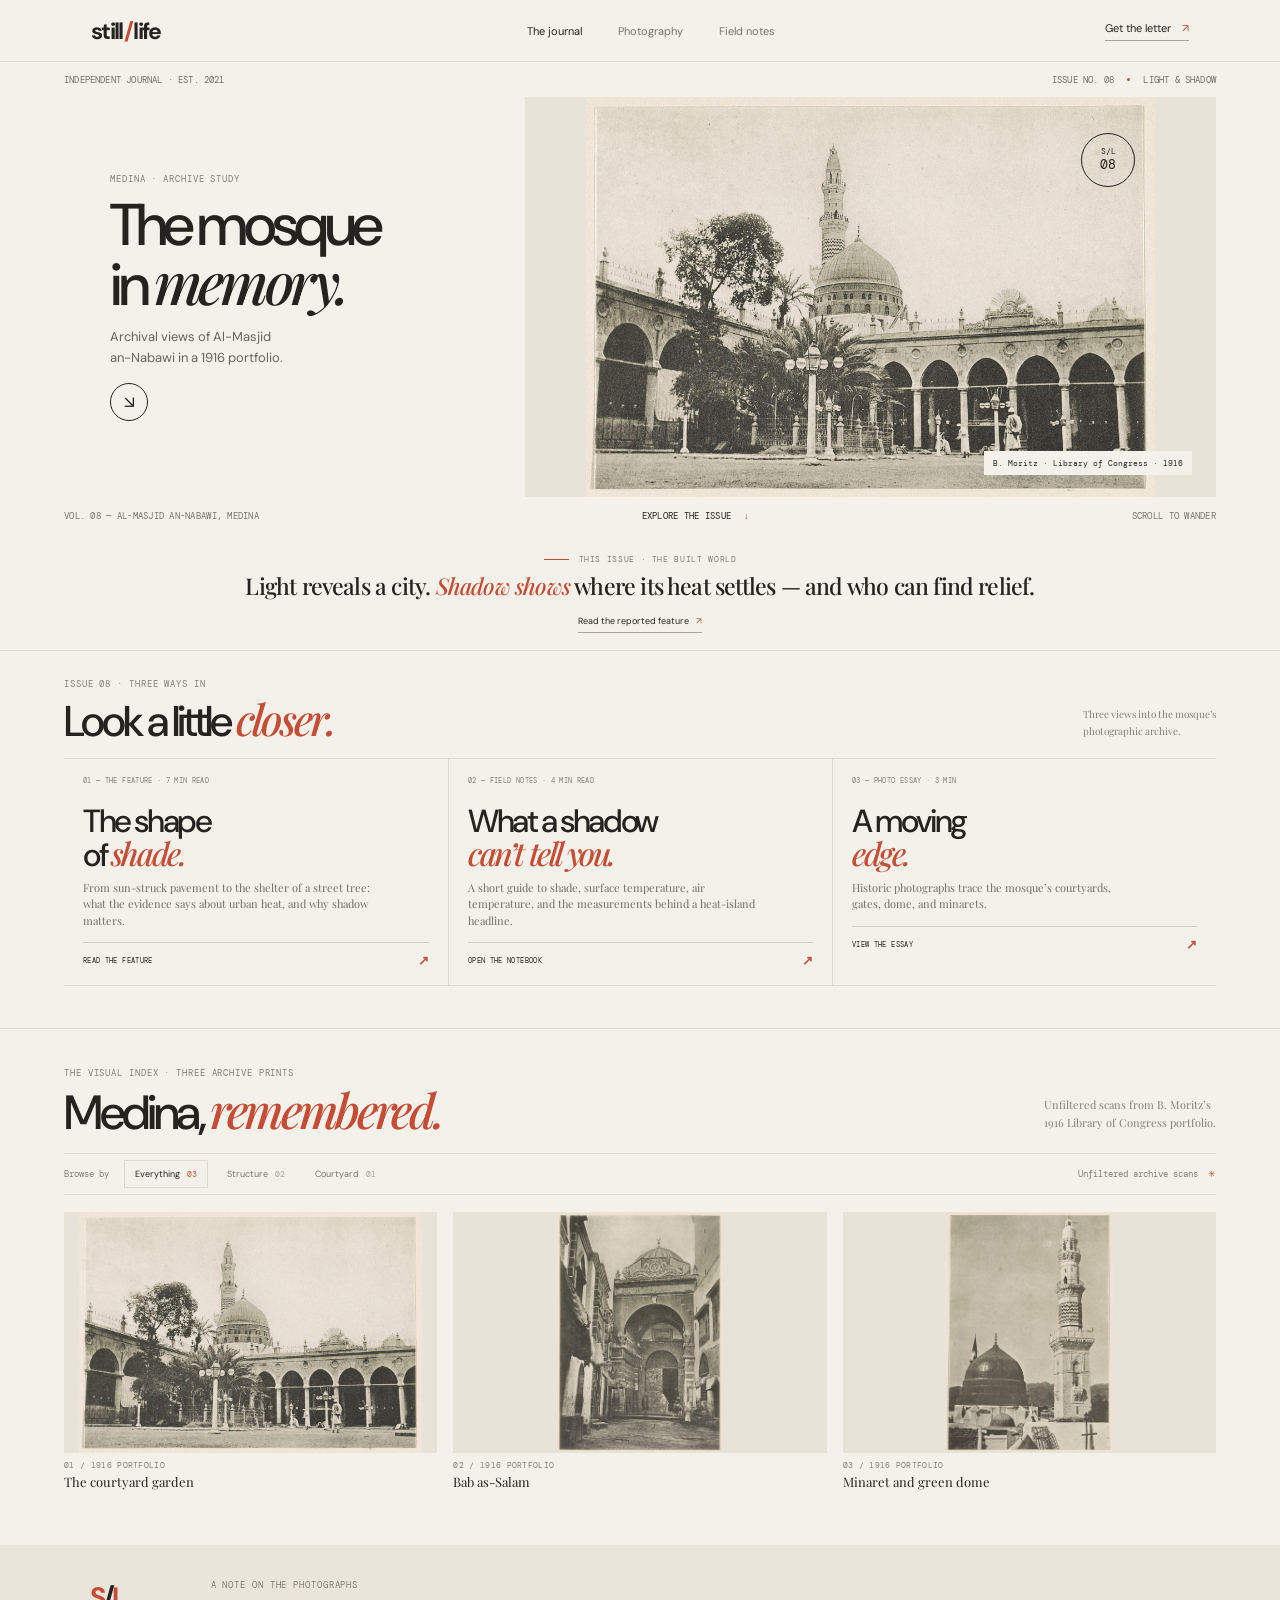
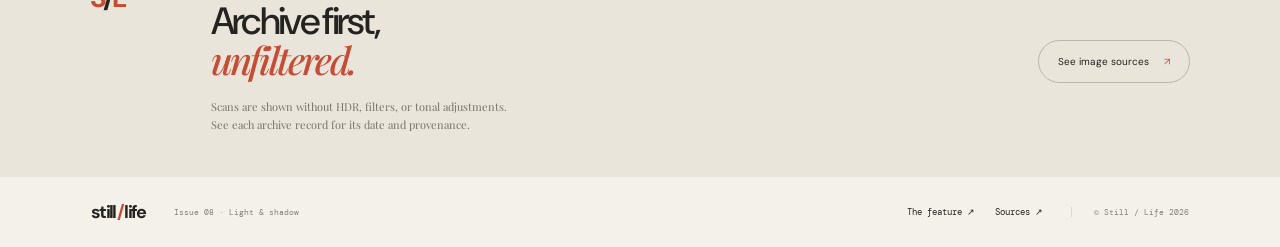
==== commit 9029f0f3: "Show full Medina mosque in homepage hero Co-authored-by: Copilot <223556219+Copilot@users.noreply.gi" ====
--- a/index.html
+++ b/index.html
@@ -36,14 +36,15 @@
           <span>Independent journal · Est. 2021</span>
           <span>Issue no. 08 <i class="meta-dot"></i> Light &amp; shadow</span>
         </div>
-        <div class="cover-image" role="img" aria-label="Historic black-and-white view of Al-Masjid an-Nabawi and its minarets in Medina">
+        <div class="cover-image" role="group" aria-label="Archival view of Al-Masjid an-Nabawi in Medina">
+          <img class="cover-photo" src="images/medina/courtyard-garden-1916.jpg" alt="The Prophet's Mosque courtyard in Medina, with its arcades, green dome, and minaret" />
           <div class="cover-copy">
             <p class="eyebrow cover-eyebrow">Medina · Archive study</p>
             <h1 id="cover-title">The mosque<br />in <em>memory.</em></h1>
             <p class="cover-deck">Archival views of Al-Masjid<br />an-Nabawi in a 1916 portfolio.</p>
             <a class="round-link" href="photo-essay.html" aria-label="Read the photo essay">↘</a>
           </div>
-          <span class="image-credit"><a href="https://www.loc.gov/pictures/item/2002715728/">B. Moritz · Library of Congress · 1916</a></span>
+          <span class="image-credit"><a href="https://www.loc.gov/pictures/item/2002715729/">B. Moritz · Library of Congress · 1916</a></span>
           <span class="issue-stamp">S/L<br /><span>08</span></span>
         </div>
         <div class="cover-footer">
--- a/styles.css
+++ b/styles.css
@@ -36,7 +36,7 @@
 .meta-dot { display: inline-block; height: 3px; width: 3px; border-radius: 50%; background: var(--accent); vertical-align: middle; margin: 0 8px 2px; }
 .cover-image {
   height: min(590px, 52vw); min-height: 430px; position: relative; overflow: hidden; color: white;
-  background: #e8e3d8 url("images/medina/minaret-green-dome-1916.jpg") center 48% / cover no-repeat;
+  background: #e8e3d8;
 }
 .cover-shade { display: none; }
 .cover-copy { position: absolute; left: 8.3%; top: 50%; transform: translateY(-45%); }
@@ -335,12 +335,16 @@
 .home-page .cover { padding-inline: 5%; }
 .home-page .cover-meta { height: 35px; }
 .home-page .cover-image { height: clamp(260px, 32vw, 400px); min-height: 260px; color: var(--ink); }
+.home-page .cover-photo {
+  position: absolute; inset: 0 0 0 auto; width: 60%; height: 100%; object-fit: contain;
+  background: #e8e3d8;
+}
 .home-page .cover-copy {
-  left: 0; top: 0; transform: none; width: min(40%, 450px); height: 100%; padding: 5%;
+  left: 0; top: 0; transform: none; width: 40%; height: 100%; padding: 4%;
   display: flex; flex-direction: column; justify-content: center; background: var(--paper);
 }
 .home-page .cover-eyebrow { margin-bottom: 12px; color: var(--muted); }
-.home-page .cover h1 { font-size: clamp(48px, 5.2vw, 68px); }
+.home-page .cover h1 { font-size: clamp(42px, 4.6vw, 62px); }
 .home-page .cover-deck { margin: 12px 0 15px; color: #68645c; }
 .home-page .round-link { border-color: var(--ink); }
 .home-page .round-link:hover { background: var(--ink); color: var(--paper); }
@@ -397,7 +401,8 @@
 @media (max-width: 760px) {
   .home-page .cover { padding-inline: 5%; }
   .home-page .cover-image { height: 260px; min-height: 0; }
-  .home-page .cover-copy { width: 44%; padding: 4%; }
+  .home-page .cover-photo { width: 60%; }
+  .home-page .cover-copy { width: 40%; padding: 3%; }
   .home-page .intro { padding: 17px 7% 19px; }
   .home-page .stories-section { padding: 24px 5% 34px; }
   .home-page .story-card,
@@ -417,8 +422,9 @@
   .home-page .topbar { height: 58px; }
   .home-page .cover { padding-inline: 18px; }
   .home-page .cover-meta { height: 32px; }
-  .home-page .cover-image { height: 230px; min-height: 0; background-position: 58% center; }
-  .home-page .cover-copy { width: 52%; padding: 14px; }
+  .home-page .cover-image { height: auto; min-height: 0; display: flex; flex-direction: column; padding-top: 30px; }
+  .home-page .cover-photo { position: static; order: 0; width: 100%; height: 175px; flex: none; }
+  .home-page .cover-copy { position: static; order: 1; width: 100%; height: auto; padding: 13px 15px 15px; }
   .home-page .cover-eyebrow { font-size: 7px; }
   .home-page .cover h1 { font-size: 35px; }
   .home-page .cover-deck { font-size: 9px; margin: 8px 0 10px; }
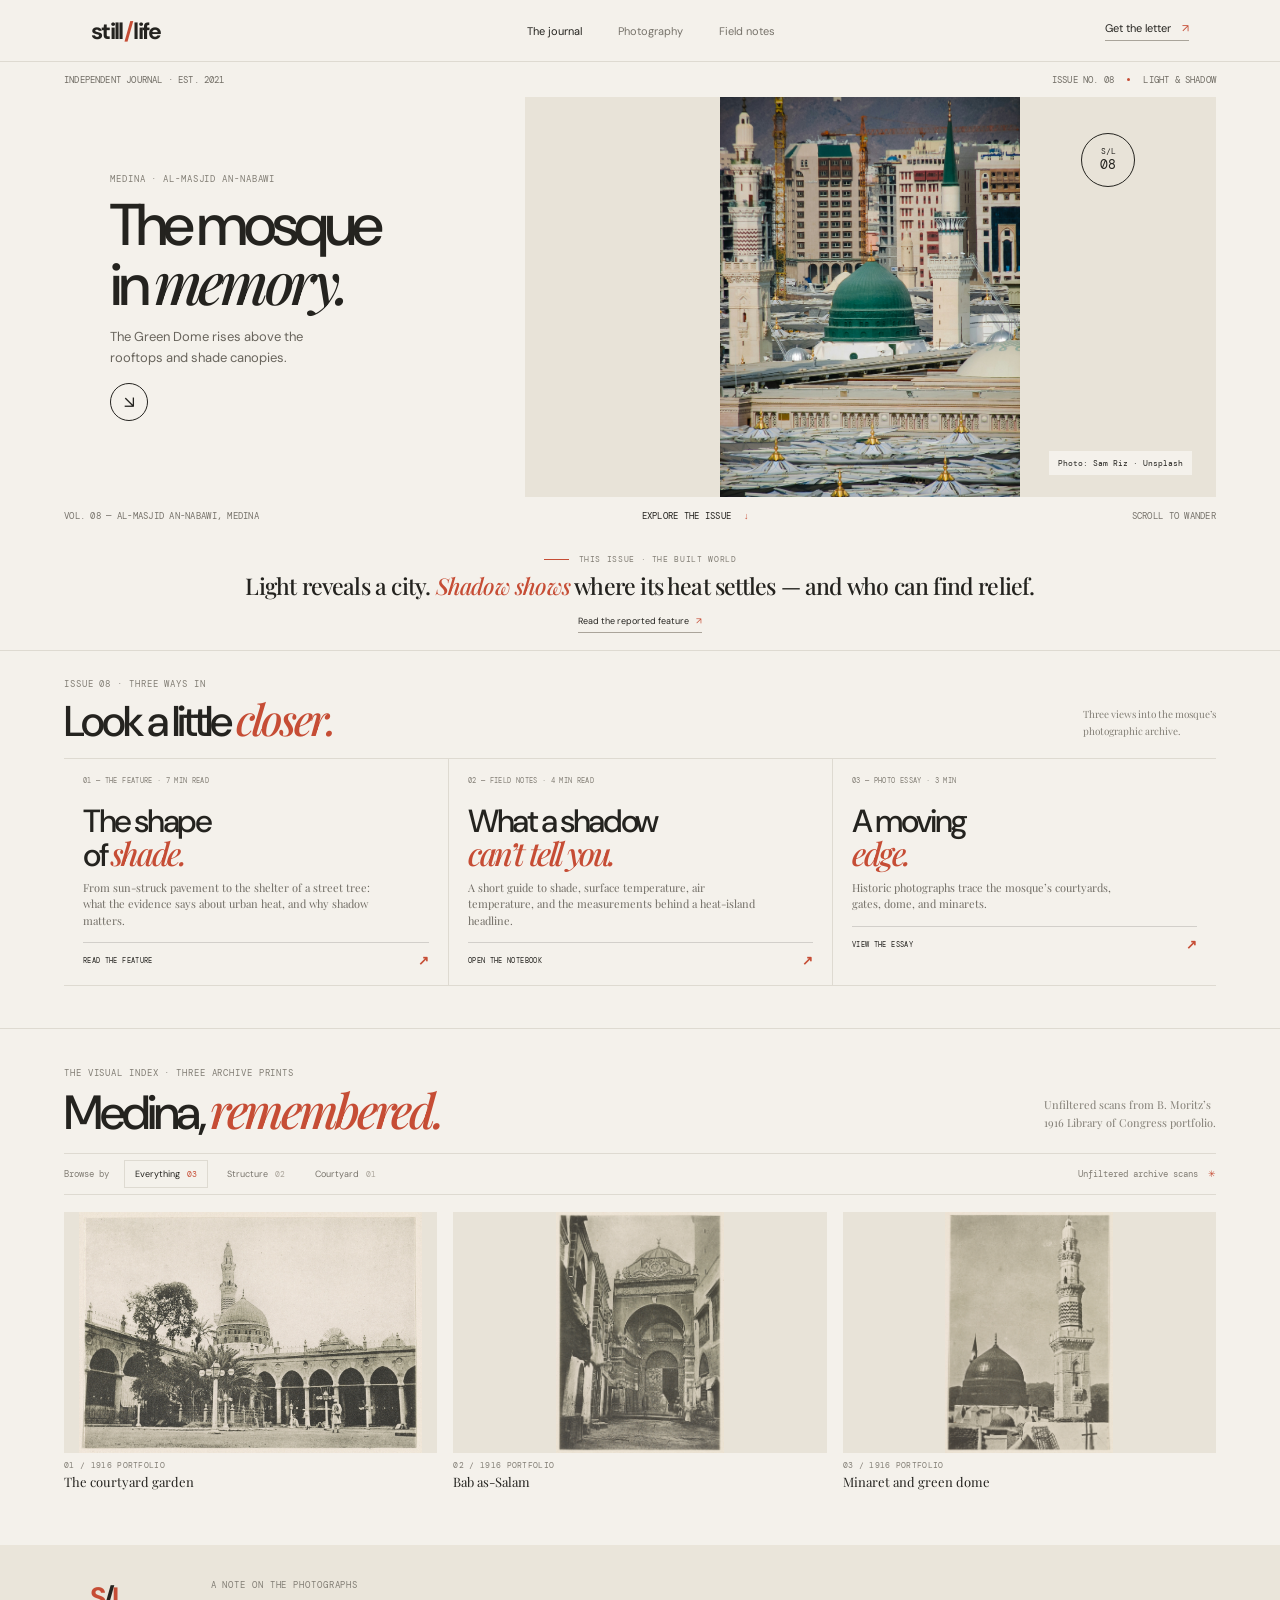
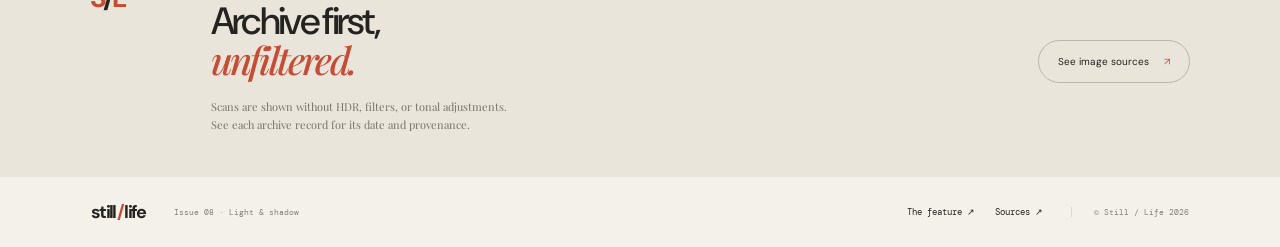
==== commit 5c579782: "Use Green Dome photo for homepage hero Co-authored-by: Copilot <223556219+Copilot@users.noreply.gith" ====
--- a/index.html
+++ b/index.html
@@ -36,15 +36,15 @@
           <span>Independent journal · Est. 2021</span>
           <span>Issue no. 08 <i class="meta-dot"></i> Light &amp; shadow</span>
         </div>
-        <div class="cover-image" role="group" aria-label="Archival view of Al-Masjid an-Nabawi in Medina">
-          <img class="cover-photo" src="images/medina/courtyard-garden-1916.jpg" alt="The Prophet's Mosque courtyard in Medina, with its arcades, green dome, and minaret" />
+        <div class="cover-image" role="group" aria-label="Color photograph of the Green Dome at Al-Masjid an-Nabawi in Medina">
+          <img class="cover-photo" src="images/medina/green-dome-sam-riz.jpg" alt="The Green Dome at Al-Masjid an-Nabawi, framed by minarets, umbrellas, and nearby buildings" />
           <div class="cover-copy">
-            <p class="eyebrow cover-eyebrow">Medina · Archive study</p>
+            <p class="eyebrow cover-eyebrow">Medina · Al-Masjid an-Nabawi</p>
             <h1 id="cover-title">The mosque<br />in <em>memory.</em></h1>
-            <p class="cover-deck">Archival views of Al-Masjid<br />an-Nabawi in a 1916 portfolio.</p>
+            <p class="cover-deck">The Green Dome rises above the<br />rooftops and shade canopies.</p>
             <a class="round-link" href="photo-essay.html" aria-label="Read the photo essay">↘</a>
           </div>
-          <span class="image-credit"><a href="https://www.loc.gov/pictures/item/2002715729/">B. Moritz · Library of Congress · 1916</a></span>
+          <span class="image-credit"><a href="https://unsplash.com/photos/al-masjid-al-nabawi-in-medina-MZtJeJ6_7BI">Photo: Sam Riz · Unsplash</a></span>
           <span class="issue-stamp">S/L<br /><span>08</span></span>
         </div>
         <div class="cover-footer">
--- a/styles.css
+++ b/styles.css
@@ -423,7 +423,7 @@
   .home-page .cover { padding-inline: 18px; }
   .home-page .cover-meta { height: 32px; }
   .home-page .cover-image { height: auto; min-height: 0; display: flex; flex-direction: column; padding-top: 30px; }
-  .home-page .cover-photo { position: static; order: 0; width: 100%; height: 175px; flex: none; }
+  .home-page .cover-photo { position: static; order: 0; width: 100%; height: min(82vw, 340px); flex: none; }
   .home-page .cover-copy { position: static; order: 1; width: 100%; height: auto; padding: 13px 15px 15px; }
   .home-page .cover-eyebrow { font-size: 7px; }
   .home-page .cover h1 { font-size: 35px; }
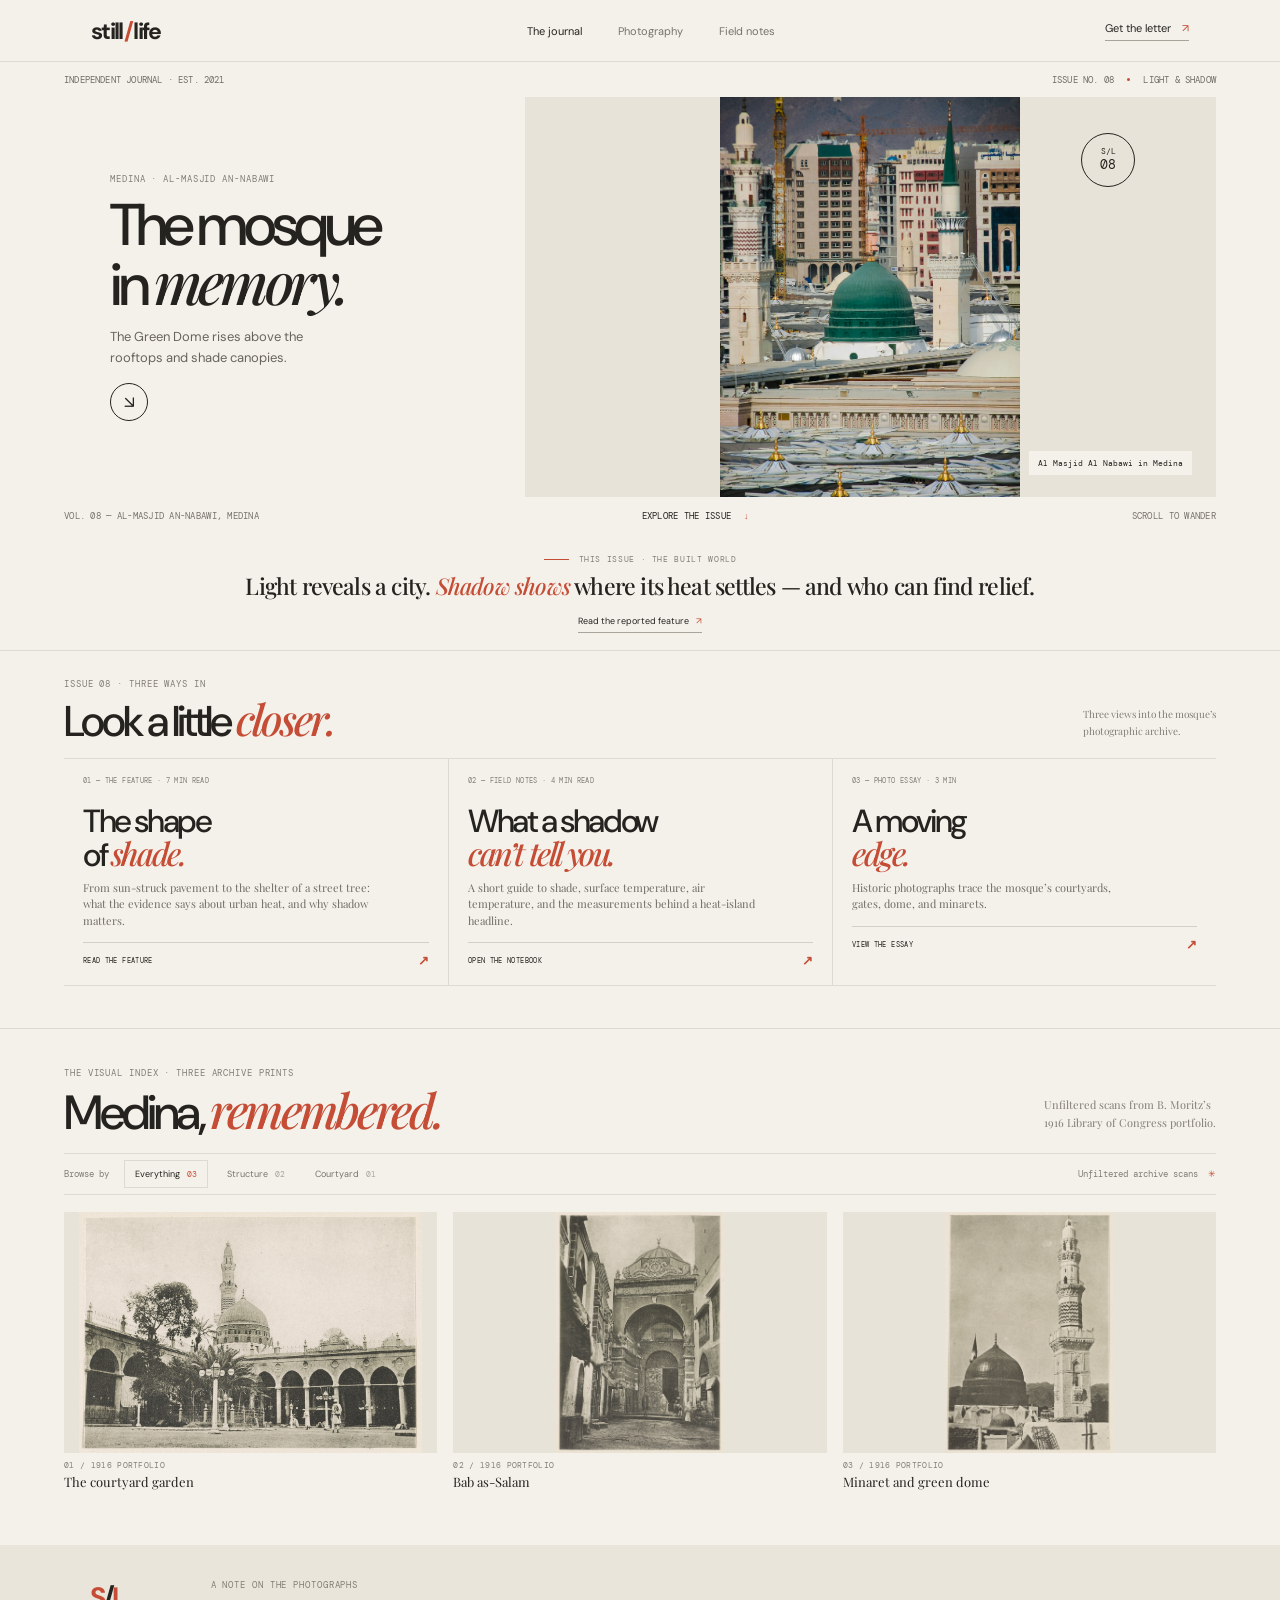
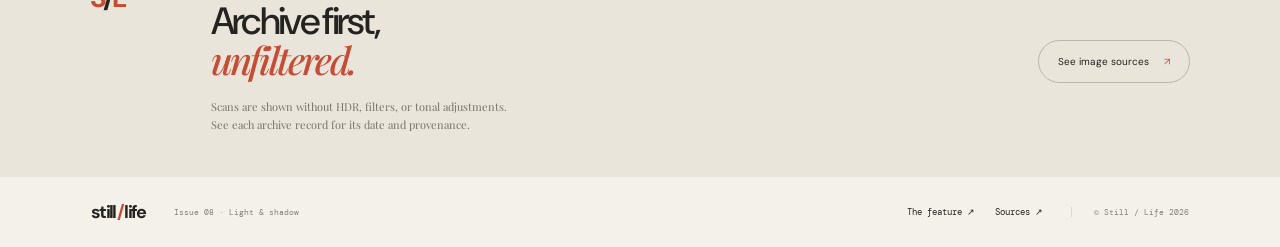
==== commit 4ce31e5e: "Replace photo credits with image titles Co-authored-by: Copilot <223556219+Copilot@users.noreply.git" ====
--- a/index.html
+++ b/index.html
@@ -44,7 +44,7 @@
             <p class="cover-deck">The Green Dome rises above the<br />rooftops and shade canopies.</p>
             <a class="round-link" href="photo-essay.html" aria-label="Read the photo essay">↘</a>
           </div>
-          <span class="image-credit"><a href="https://unsplash.com/photos/al-masjid-al-nabawi-in-medina-MZtJeJ6_7BI">Photo: Sam Riz · Unsplash</a></span>
+          <span class="image-title">Al Masjid Al Nabawi in Medina</span>
           <span class="issue-stamp">S/L<br /><span>08</span></span>
         </div>
         <div class="cover-footer">
@@ -111,15 +111,15 @@
         </div>
 
         <div class="photo-grid">
-          <button class="photo-card card-large" type="button" data-category="courtyard" data-title="The courtyard garden" data-credit="B. Moritz · Library of Congress">
+          <button class="photo-card card-large" type="button" data-category="courtyard" data-title="The courtyard garden">
             <img class="photo-image" src="images/medina/courtyard-garden-1916.jpg" alt="Historic print of the mosque courtyard, garden, dome, and minaret" />
             <span class="photo-info"><span><span class="photo-number">01 / 1916 PORTFOLIO</span><span class="photo-title">The courtyard garden</span></span><span class="photo-arrow">↗</span></span>
           </button>
-          <button class="photo-card card-tall" type="button" data-category="structure" data-title="Bab as-Salam, southwest gate" data-credit="B. Moritz · Library of Congress">
+          <button class="photo-card card-tall" type="button" data-category="structure" data-title="Bab as-Salam, southwest gate">
             <img class="photo-image" src="images/medina/bab-as-salam-1916.jpg" alt="Historic print showing Bab as-Salam, a gate at the Prophet's Mosque" />
             <span class="photo-info"><span><span class="photo-number">02 / 1916 PORTFOLIO</span><span class="photo-title">Bab as-Salam</span></span><span class="photo-arrow">↗</span></span>
           </button>
-          <button class="photo-card card-small" type="button" data-category="structure" data-title="Minaret and the green dome" data-credit="B. Moritz · Library of Congress">
+          <button class="photo-card card-small" type="button" data-category="structure" data-title="Minaret and the green dome">
             <img class="photo-image" src="images/medina/minaret-green-dome-1916.jpg" alt="Historic print of an old minaret beside the green dome over the Prophet's tomb" />
             <span class="photo-info"><span><span class="photo-number">03 / 1916 PORTFOLIO</span><span class="photo-title">Minaret and green dome</span></span><span class="photo-arrow">↗</span></span>
           </button>
@@ -148,7 +148,7 @@
     <dialog class="lightbox" aria-label="Photograph preview">
       <button class="lightbox-close" type="button" aria-label="Close photograph">×</button>
       <img class="lightbox-image" alt="" />
-      <div class="lightbox-caption"><span class="lightbox-title"></span><span class="lightbox-credit"></span></div>
+      <div class="lightbox-caption"><span class="lightbox-title"></span></div>
     </dialog>
     <script src="script.js"></script>
   </body>
--- a/styles.css
+++ b/styles.css
@@ -47,7 +47,7 @@
 .cover-deck { margin: 21px 0 25px; font-size: 13px; line-height: 1.65; color: rgba(255,255,255,.88); }
 .round-link { width: 38px; height: 38px; border: 1px solid rgba(255,255,255,.72); border-radius: 50%; display: grid; place-items: center; font-size: 17px; transition: background .2s, color .2s; }
 .round-link:hover { background: white; color: var(--ink); }
-.image-credit { position: absolute; right: 24px; bottom: 22px; color: rgba(255,255,255,.82); font: 8px var(--mono); }
+.image-title { position: absolute; right: 24px; bottom: 22px; color: rgba(255,255,255,.82); font: 8px var(--mono); }
 .issue-stamp { position: absolute; right: 7%; top: 9%; width: 54px; height: 54px; border: 1px solid rgba(255,255,255,.7); border-radius: 50%; display: grid; place-content: center; text-align: center; font: 8px/1.3 var(--mono); }
 .issue-stamp span { font-size: 13px; }
 .cover-footer { height: 51px; color: #77736b; font: 9px var(--mono); text-transform: uppercase; letter-spacing: .03em; }
@@ -122,7 +122,6 @@
 .lightbox-image { display: block; max-width: 100%; max-height: 75vh; margin: 0 auto; object-fit: contain; }
 .lightbox-close { position: absolute; right: 10px; top: 4px; border: 0; background: transparent; font-size: 30px; cursor: pointer; }
 .lightbox-caption { display: flex; justify-content: space-between; padding-top: 14px; font: 12px var(--serif); }
-.lightbox-credit { color: var(--muted); font: 9px var(--mono); }
 
 @media (min-width: 1441px) {
   .cover, .gallery-section { padding-inline: 102px; }
@@ -349,8 +348,7 @@
 .home-page .round-link { border-color: var(--ink); }
 .home-page .round-link:hover { background: var(--ink); color: var(--paper); }
 .home-page .issue-stamp { border-color: var(--ink); color: var(--ink); }
-.home-page .image-credit { padding: 7px 9px; background: var(--paper); color: var(--ink); }
-.home-page .image-credit a { color: inherit; }
+.home-page .image-title { padding: 7px 9px; background: var(--paper); color: var(--ink); }
 .home-page .cover-footer { height: 38px; }
 .home-page .intro { padding: 19px 8% 21px; border-bottom: 1px solid var(--line); }
 .home-page .intro > p { max-width: 980px; margin: 8px auto; font-size: clamp(18px, 1.8vw, 24px); line-height: 1.2; }
@@ -430,7 +428,7 @@
   .home-page .cover-deck { font-size: 9px; margin: 8px 0 10px; }
   .home-page .round-link { width: 30px; height: 30px; font-size: 14px; }
   .home-page .issue-stamp { width: 42px; height: 42px; right: 4%; top: 5%; }
-  .home-page .image-credit { right: 6px; bottom: 6px; font-size: 6px; padding: 5px 6px; }
+  .home-page .image-title { right: 6px; bottom: 6px; font-size: 6px; padding: 5px 6px; }
   .home-page .cover-footer { height: 37px; }
   .home-page .intro { padding: 17px 20px 19px; }
   .home-page .intro > p { font-size: 21px; }
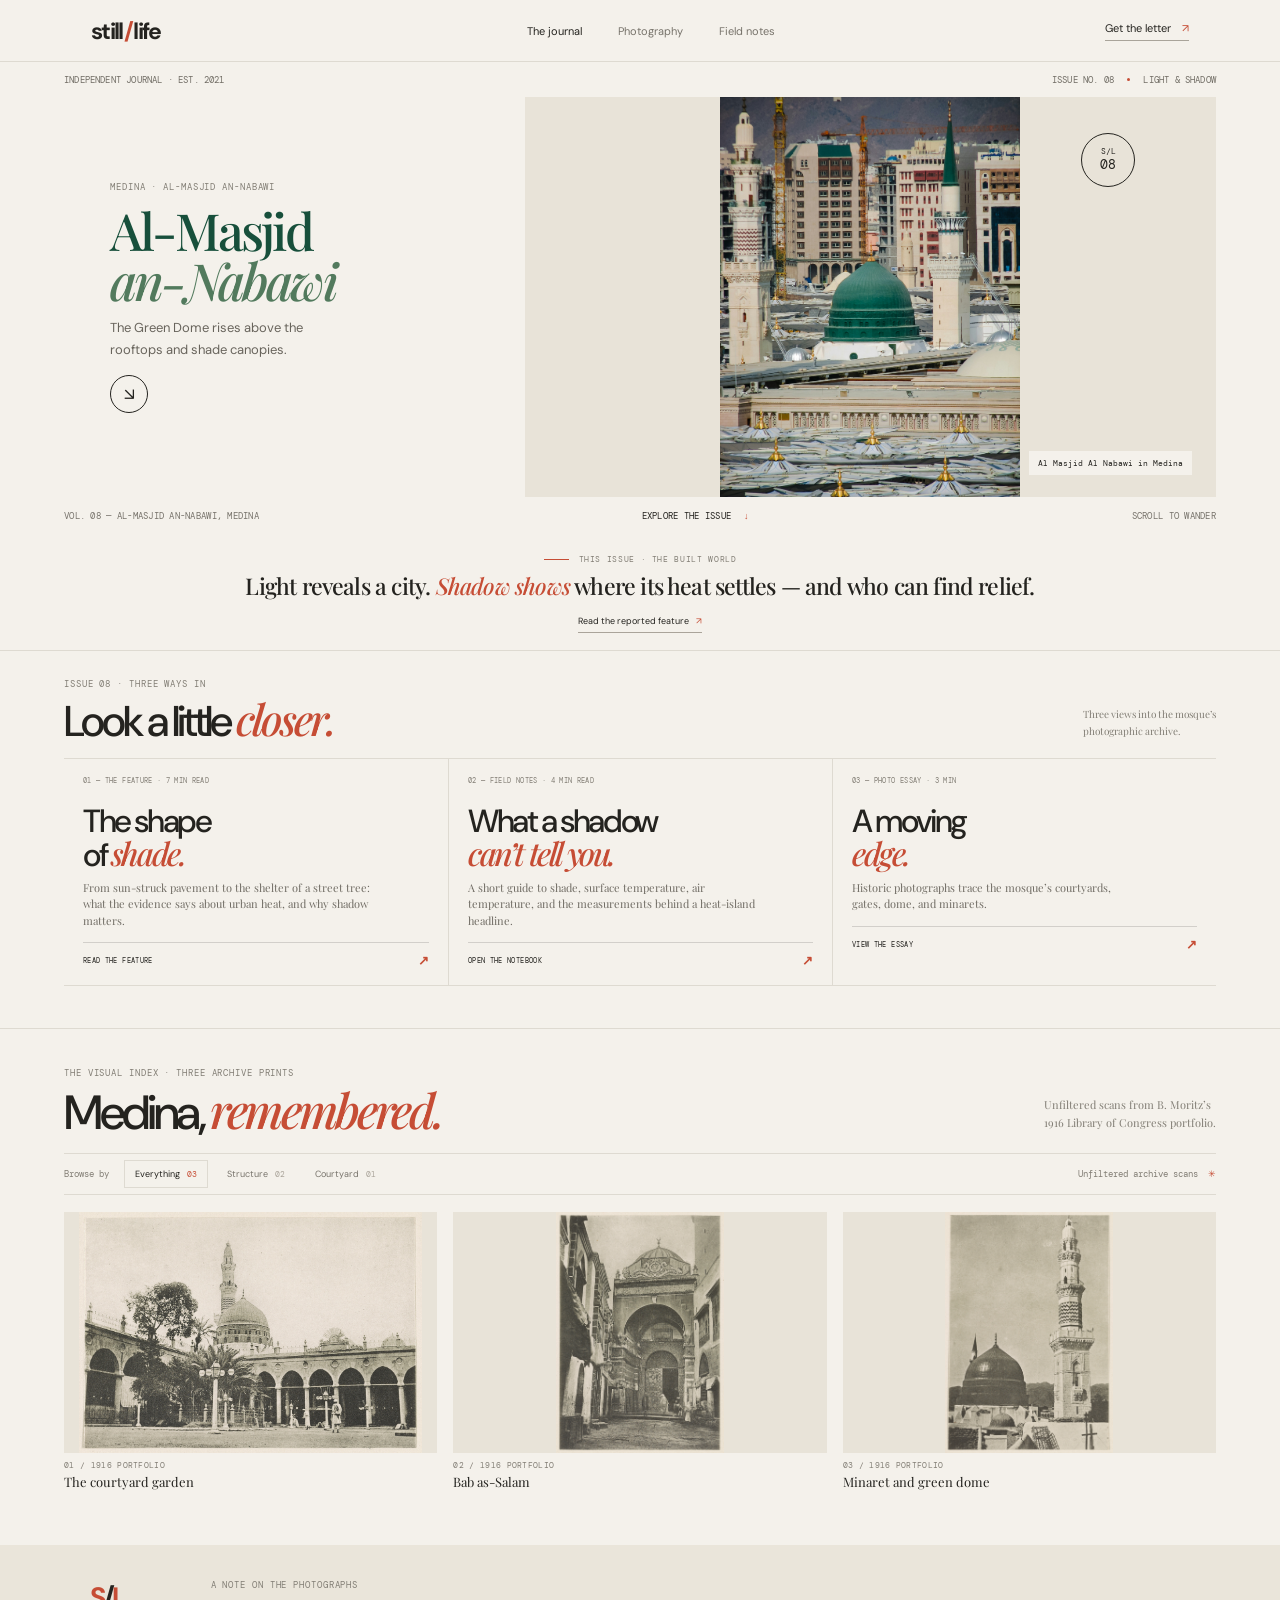
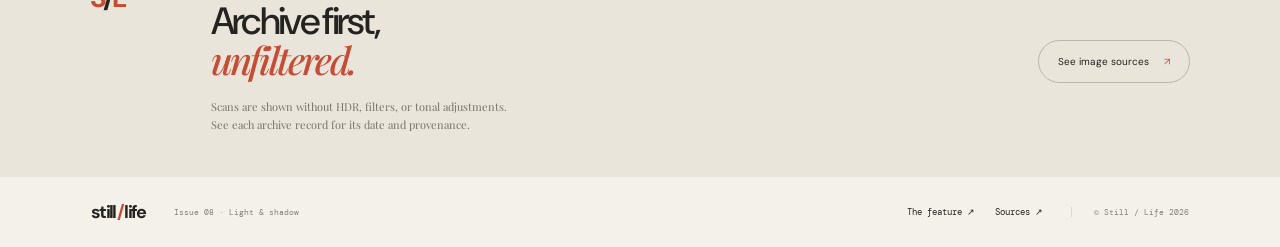
==== commit 8627d374: "Restyle homepage title in mosque green Co-authored-by: Copilot <223556219+Copilot@users.noreply.gith" ====
--- a/index.html
+++ b/index.html
@@ -40,7 +40,7 @@
           <img class="cover-photo" src="images/medina/green-dome-sam-riz.jpg" alt="The Green Dome at Al-Masjid an-Nabawi, framed by minarets, umbrellas, and nearby buildings" />
           <div class="cover-copy">
             <p class="eyebrow cover-eyebrow">Medina · Al-Masjid an-Nabawi</p>
-            <h1 id="cover-title">The mosque<br />in <em>memory.</em></h1>
+            <h1 id="cover-title">Al-Masjid<br /><em>an-Nabawi</em></h1>
             <p class="cover-deck">The Green Dome rises above the<br />rooftops and shade canopies.</p>
             <a class="round-link" href="photo-essay.html" aria-label="Read the photo essay">↘</a>
           </div>
--- a/styles.css
+++ b/styles.css
@@ -343,7 +343,10 @@
   display: flex; flex-direction: column; justify-content: center; background: var(--paper);
 }
 .home-page .cover-eyebrow { margin-bottom: 12px; color: var(--muted); }
-.home-page .cover h1 { font-size: clamp(42px, 4.6vw, 62px); }
+.home-page .cover h1 {
+  color: #174f3b; font: 500 clamp(38px, 4vw, 56px)/.98 var(--serif); letter-spacing: -.055em;
+}
+.home-page .cover h1 em { color: #527a5d; }
 .home-page .cover-deck { margin: 12px 0 15px; color: #68645c; }
 .home-page .round-link { border-color: var(--ink); }
 .home-page .round-link:hover { background: var(--ink); color: var(--paper); }
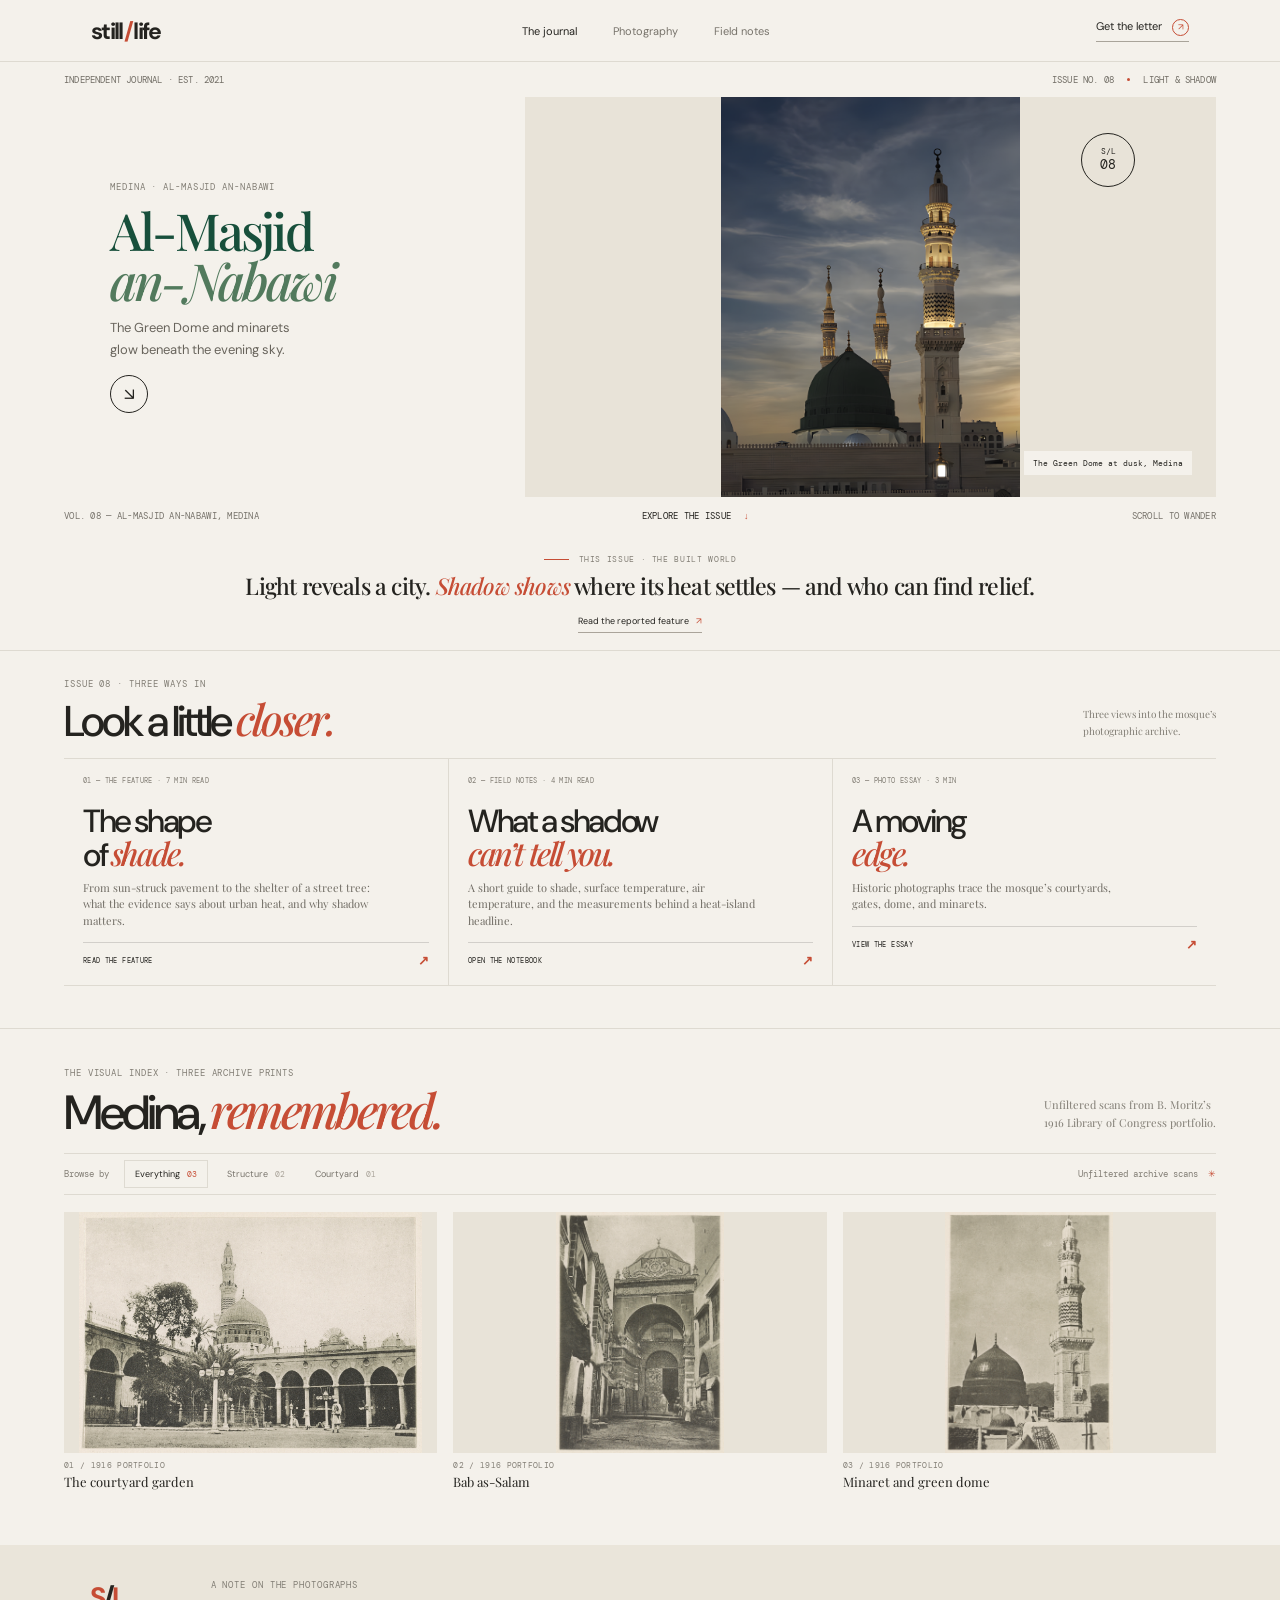
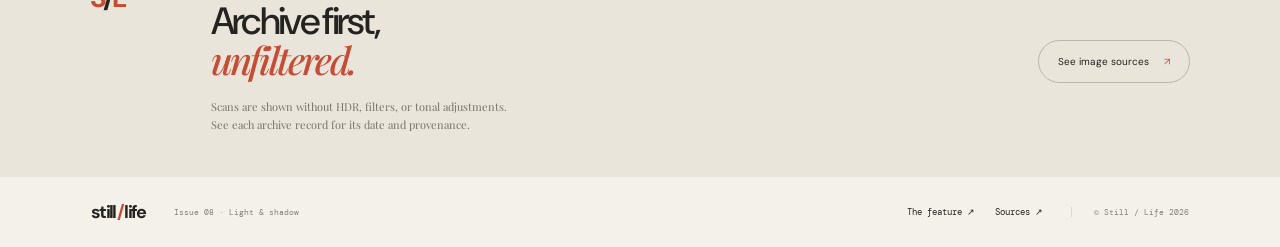
==== commit 90fd56a4: "Update homepage hero image and arrows Co-authored-by: Copilot <223556219+Copilot@users.noreply.githu" ====
--- a/index.html
+++ b/index.html
@@ -36,15 +36,15 @@
           <span>Independent journal · Est. 2021</span>
           <span>Issue no. 08 <i class="meta-dot"></i> Light &amp; shadow</span>
         </div>
-        <div class="cover-image" role="group" aria-label="Color photograph of the Green Dome at Al-Masjid an-Nabawi in Medina">
-          <img class="cover-photo" src="images/medina/green-dome-sam-riz.jpg" alt="The Green Dome at Al-Masjid an-Nabawi, framed by minarets, umbrellas, and nearby buildings" />
+        <div class="cover-image" role="group" aria-label="The Green Dome and illuminated minarets at dusk in Medina">
+          <img class="cover-photo" src="images/medina/green-dome-at-dusk.png" alt="The Green Dome and illuminated minarets beneath a cloudy dusk sky in Medina" />
           <div class="cover-copy">
             <p class="eyebrow cover-eyebrow">Medina · Al-Masjid an-Nabawi</p>
             <h1 id="cover-title">Al-Masjid<br /><em>an-Nabawi</em></h1>
-            <p class="cover-deck">The Green Dome rises above the<br />rooftops and shade canopies.</p>
+            <p class="cover-deck">The Green Dome and minarets<br />glow beneath the evening sky.</p>
             <a class="round-link" href="photo-essay.html" aria-label="Read the photo essay">↘</a>
           </div>
-          <span class="image-title">Al Masjid Al Nabawi in Medina</span>
+          <span class="image-title">The Green Dome at dusk, Medina</span>
           <span class="issue-stamp">S/L<br /><span>08</span></span>
         </div>
         <div class="cover-footer">
--- a/styles.css
+++ b/styles.css
@@ -27,7 +27,11 @@
 .nav-link { color: #77736b; transition: color .2s; }
 .nav-link:hover, .nav-link.active { color: var(--ink); }
 .subscribe-link { border-bottom: 1px solid #a9a49a; padding-bottom: 5px; }
-.subscribe-link span { color: var(--accent); padding-left: 8px; }
+.subscribe-link span {
+  display: inline-grid; width: 17px; height: 17px; margin-left: 7px; padding: 0;
+  place-items: center; border: 1px solid var(--accent); border-radius: 50%;
+  color: var(--accent); font-size: 9px; line-height: 1;
+}
 
 .cover, .intro, .gallery-section, .dispatch, .footer { max-width: 1440px; margin-inline: auto; }
 .cover { padding: 0 7.1%; }
@@ -401,6 +405,7 @@
 
 @media (max-width: 760px) {
   .home-page .cover { padding-inline: 5%; }
+  .home-page .text-link span { font-size: 13px; }
   .home-page .cover-image { height: 260px; min-height: 0; }
   .home-page .cover-photo { width: 60%; }
   .home-page .cover-copy { width: 40%; padding: 3%; }
@@ -421,6 +426,10 @@
 }
 @media (max-width: 480px) {
   .home-page .topbar { height: 58px; }
+  .home-page .subscribe-link span {
+    width: 20px; height: 20px; margin-left: 6px; background: var(--accent);
+    color: var(--paper); font-size: 11px;
+  }
   .home-page .cover { padding-inline: 18px; }
   .home-page .cover-meta { height: 32px; }
   .home-page .cover-image { height: auto; min-height: 0; display: flex; flex-direction: column; padding-top: 30px; }
@@ -429,7 +438,7 @@
   .home-page .cover-eyebrow { font-size: 7px; }
   .home-page .cover h1 { font-size: 35px; }
   .home-page .cover-deck { font-size: 9px; margin: 8px 0 10px; }
-  .home-page .round-link { width: 30px; height: 30px; font-size: 14px; }
+  .home-page .round-link { width: 38px; height: 38px; flex: 0 0 38px; font-size: 17px; }
   .home-page .issue-stamp { width: 42px; height: 42px; right: 4%; top: 5%; }
   .home-page .image-title { right: 6px; bottom: 6px; font-size: 6px; padding: 5px 6px; }
   .home-page .cover-footer { height: 37px; }
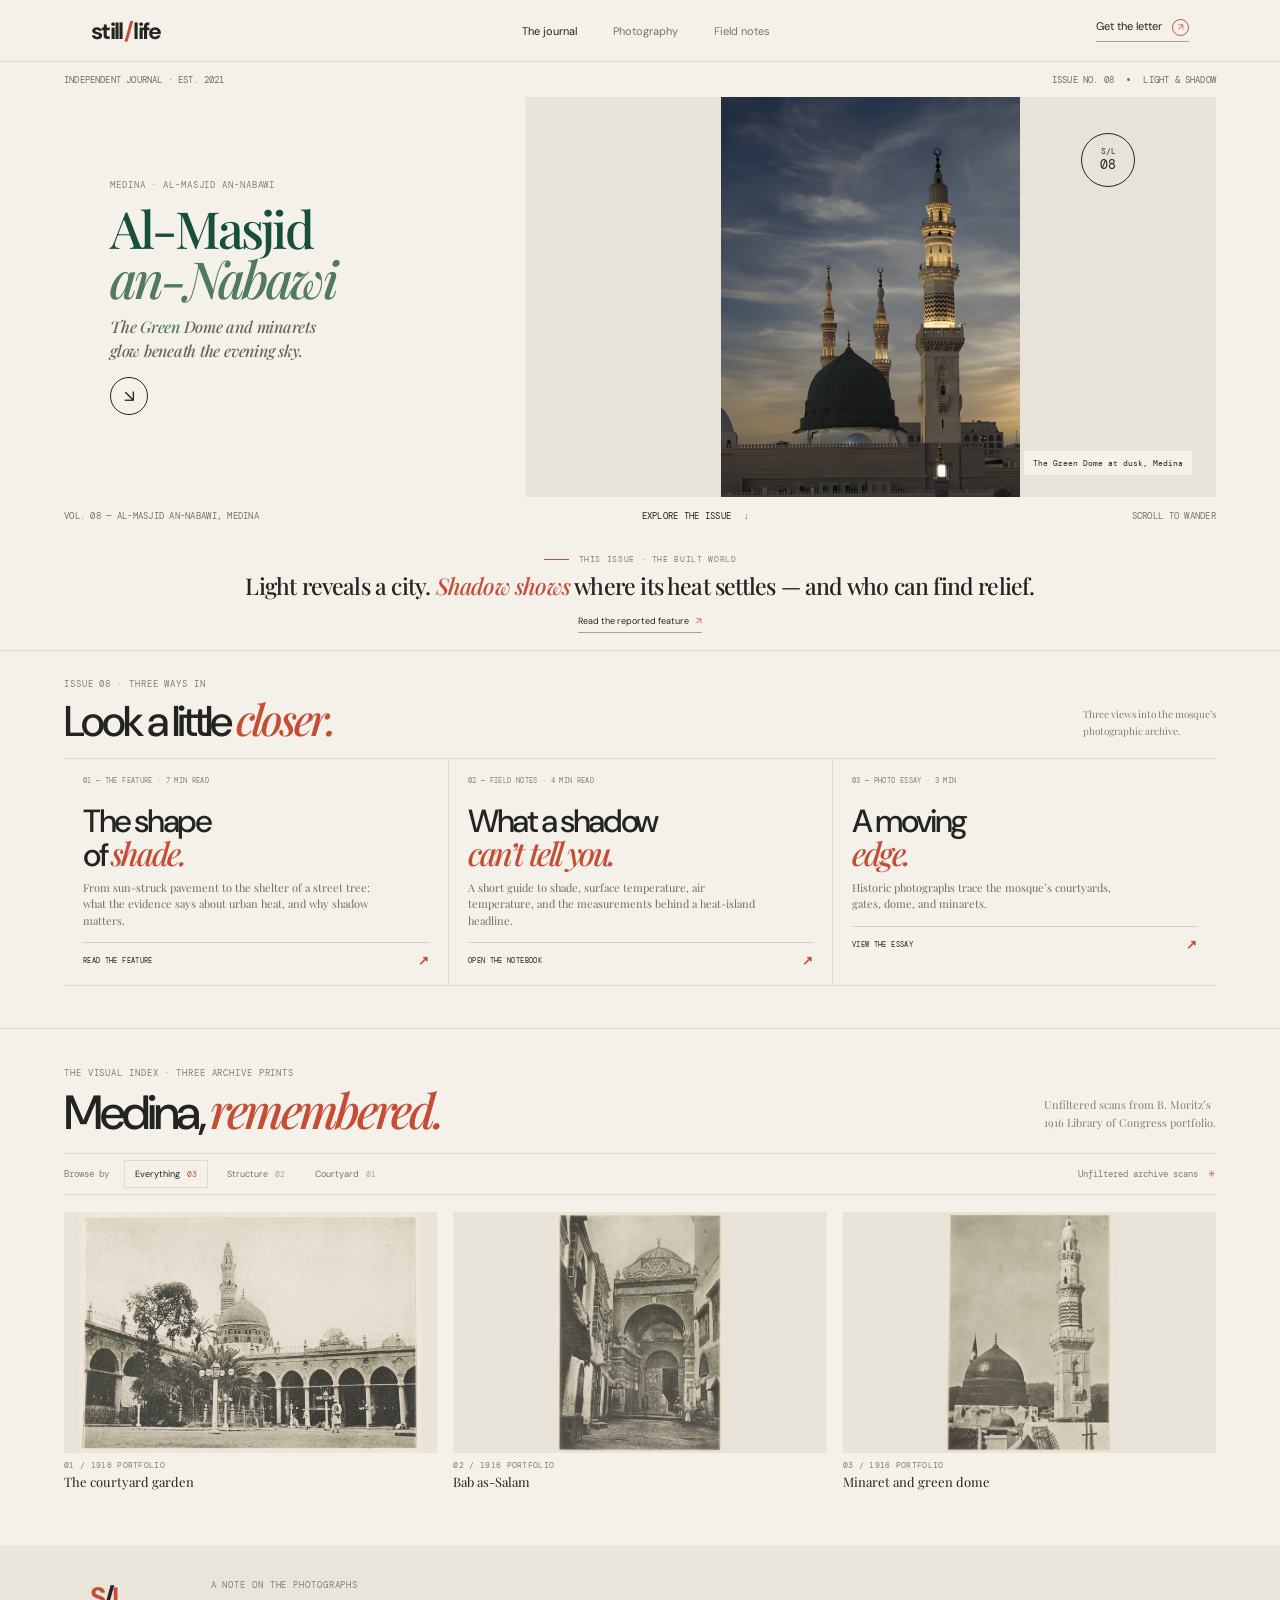
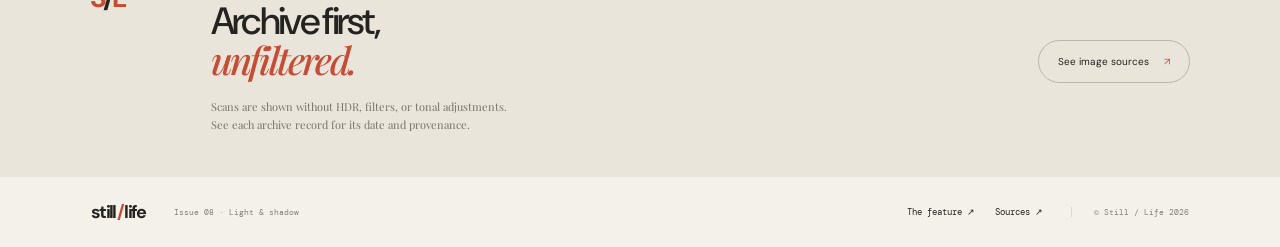
==== commit 62415745: "Refine homepage hero caption typography Co-authored-by: Copilot <223556219+Copilot@users.noreply.git" ====
--- a/index.html
+++ b/index.html
@@ -41,7 +41,7 @@
           <div class="cover-copy">
             <p class="eyebrow cover-eyebrow">Medina · Al-Masjid an-Nabawi</p>
             <h1 id="cover-title">Al-Masjid<br /><em>an-Nabawi</em></h1>
-            <p class="cover-deck">The Green Dome and minarets<br />glow beneath the evening sky.</p>
+            <p class="cover-deck">The <em>Green</em> Dome and minarets<br />glow beneath the evening sky.</p>
             <a class="round-link" href="photo-essay.html" aria-label="Read the photo essay">↘</a>
           </div>
           <span class="image-title">The Green Dome at dusk, Medina</span>
--- a/styles.css
+++ b/styles.css
@@ -351,7 +351,11 @@
   color: #174f3b; font: 500 clamp(38px, 4vw, 56px)/.98 var(--serif); letter-spacing: -.055em;
 }
 .home-page .cover h1 em { color: #527a5d; }
-.home-page .cover-deck { margin: 12px 0 15px; color: #68645c; }
+.home-page .cover-deck {
+  margin: 12px 0 15px; color: #68645c;
+  font: italic 500 16px/1.45 var(--serif); letter-spacing: -.015em;
+}
+.home-page .cover-deck em { color: #527a5d; }
 .home-page .round-link { border-color: var(--ink); }
 .home-page .round-link:hover { background: var(--ink); color: var(--paper); }
 .home-page .issue-stamp { border-color: var(--ink); color: var(--ink); }
@@ -437,7 +441,7 @@
   .home-page .cover-copy { position: static; order: 1; width: 100%; height: auto; padding: 13px 15px 15px; }
   .home-page .cover-eyebrow { font-size: 7px; }
   .home-page .cover h1 { font-size: 35px; }
-  .home-page .cover-deck { font-size: 9px; margin: 8px 0 10px; }
+  .home-page .cover-deck { font-size: 14px; margin: 8px 0 10px; }
   .home-page .round-link { width: 38px; height: 38px; flex: 0 0 38px; font-size: 17px; }
   .home-page .issue-stamp { width: 42px; height: 42px; right: 4%; top: 5%; }
   .home-page .image-title { right: 6px; bottom: 6px; font-size: 6px; padding: 5px 6px; }
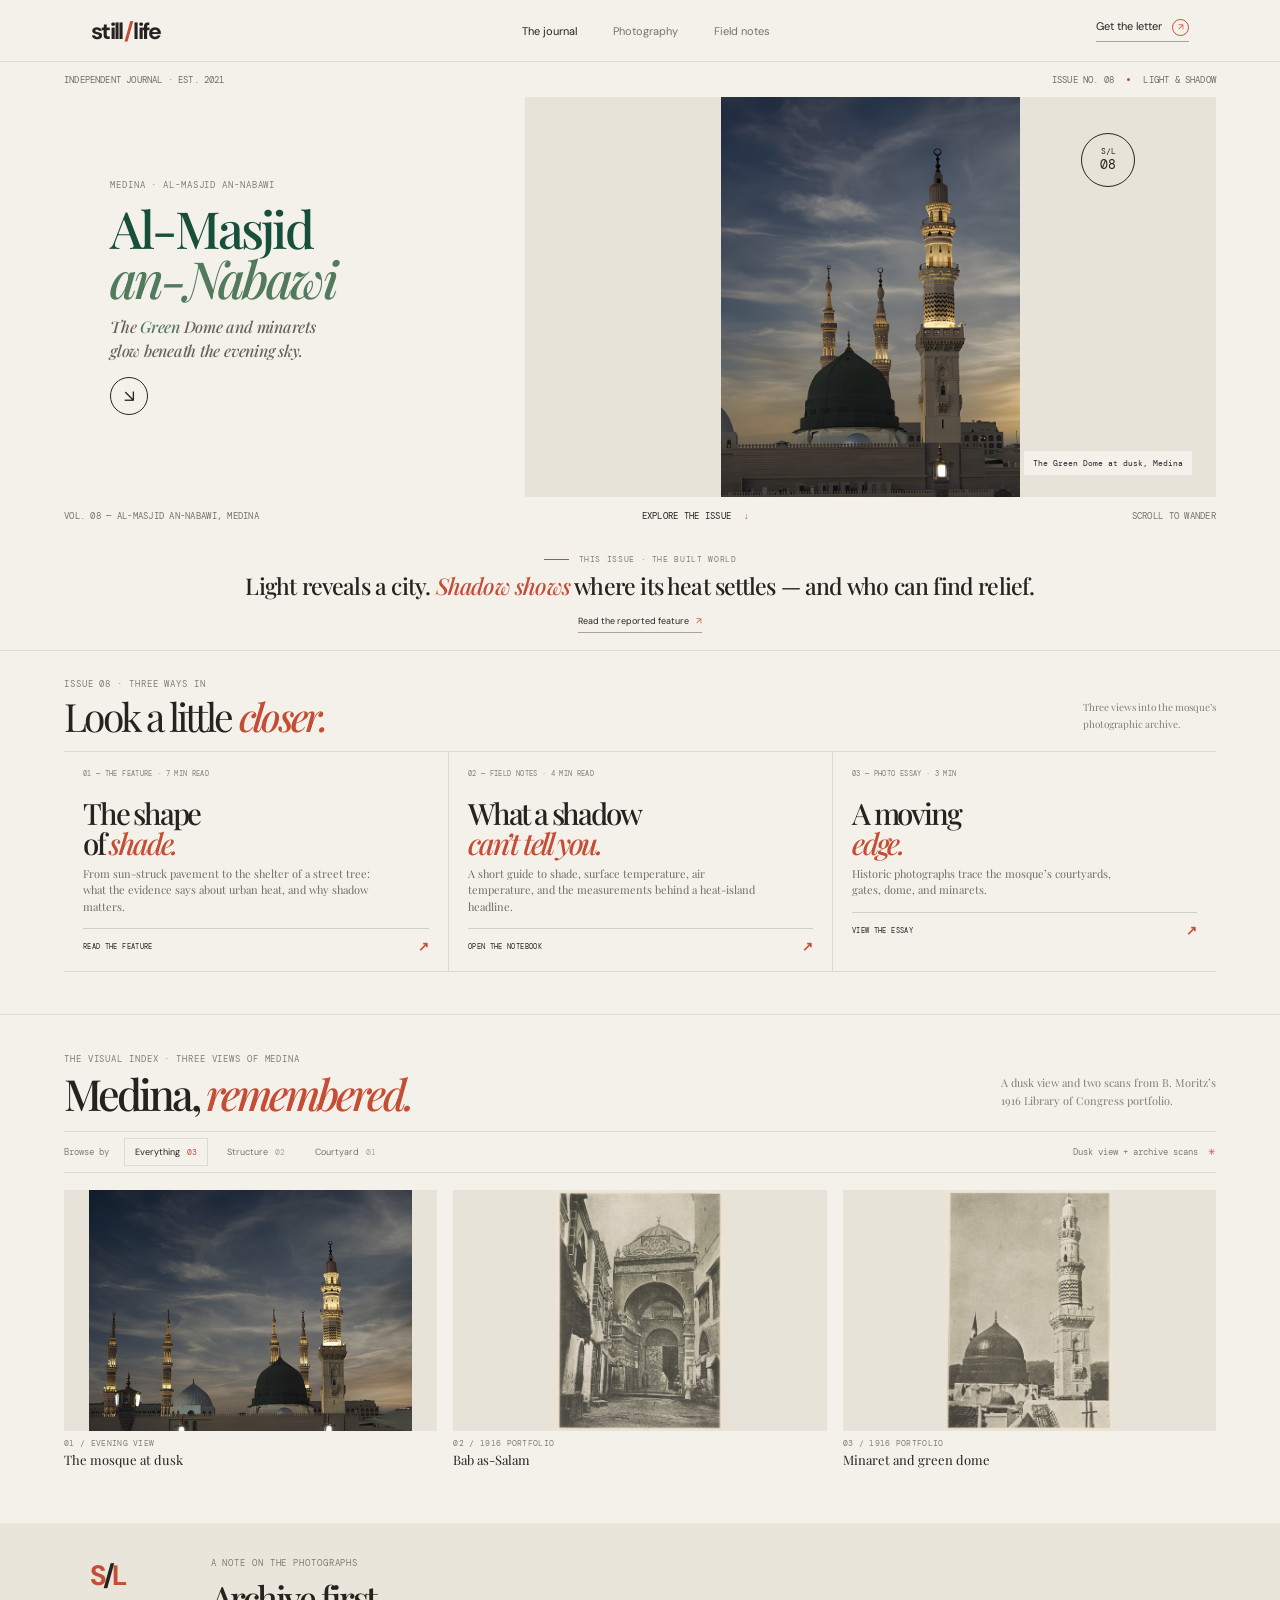
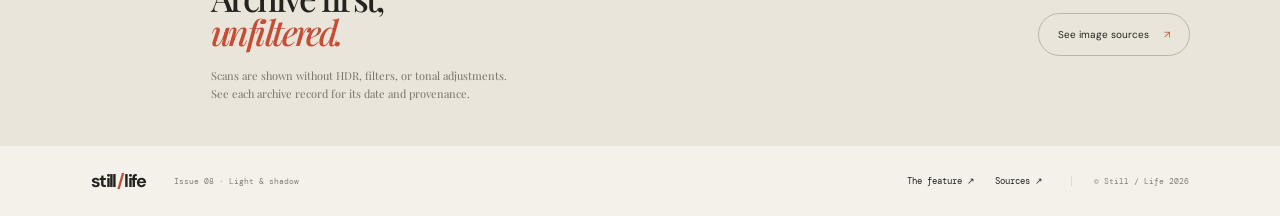
==== commit b0f0c04e: "Refresh gallery image and heading typography Co-authored-by: Copilot <223556219+Copilot@users.norepl" ====
--- a/index.html
+++ b/index.html
@@ -96,10 +96,10 @@
       <section class="gallery-section" id="gallery">
         <div class="gallery-heading">
           <div>
-            <p class="eyebrow">The visual index · Three archive prints</p>
+            <p class="eyebrow">The visual index · Three views of Medina</p>
             <h2>Medina, <em>remembered.</em></h2>
           </div>
-          <p class="gallery-note">Unfiltered scans from B. Moritz’s<br />1916 Library of Congress portfolio.</p>
+          <p class="gallery-note">A dusk view and two scans from B. Moritz’s<br />1916 Library of Congress portfolio.</p>
         </div>
 
         <div class="filter-row" role="group" aria-label="Filter photographs">
@@ -107,13 +107,13 @@
           <button class="filter-chip selected" type="button" data-filter="all">Everything <span>03</span></button>
           <button class="filter-chip" type="button" data-filter="structure">Structure <span>02</span></button>
           <button class="filter-chip" type="button" data-filter="courtyard">Courtyard <span>01</span></button>
-          <span class="filter-side-note">Unfiltered archive scans <span aria-hidden="true">✳</span></span>
+          <span class="filter-side-note">Dusk view + archive scans <span aria-hidden="true">✳</span></span>
         </div>
 
         <div class="photo-grid">
-          <button class="photo-card card-large" type="button" data-category="courtyard" data-title="The courtyard garden">
-            <img class="photo-image" src="images/medina/courtyard-garden-1916.jpg" alt="Historic print of the mosque courtyard, garden, dome, and minaret" />
-            <span class="photo-info"><span><span class="photo-number">01 / 1916 PORTFOLIO</span><span class="photo-title">The courtyard garden</span></span><span class="photo-arrow">↗</span></span>
+          <button class="photo-card card-large" type="button" data-category="courtyard" data-title="The mosque at dusk">
+            <img class="photo-image" src="images/medina/prophets-mosque-dusk-landscape.png" alt="The Prophet's Mosque, green dome, and illuminated minarets beneath a cloudy dusk sky in Medina" />
+            <span class="photo-info"><span><span class="photo-number">01 / EVENING VIEW</span><span class="photo-title">The mosque at dusk</span></span><span class="photo-arrow">↗</span></span>
           </button>
           <button class="photo-card card-tall" type="button" data-category="structure" data-title="Bab as-Salam, southwest gate">
             <img class="photo-image" src="images/medina/bab-as-salam-1916.jpg" alt="Historic print showing Bab as-Salam, a gate at the Prophet's Mosque" />
--- a/styles.css
+++ b/styles.css
@@ -356,6 +356,10 @@
   font: italic 500 16px/1.45 var(--serif); letter-spacing: -.015em;
 }
 .home-page .cover-deck em { color: #527a5d; }
+.home-page .stories-heading h2,
+.home-page .story-title,
+.home-page .gallery-heading h2,
+.home-page .dispatch h2 { font-family: var(--serif); }
 .home-page .round-link { border-color: var(--ink); }
 .home-page .round-link:hover { background: var(--ink); color: var(--paper); }
 .home-page .issue-stamp { border-color: var(--ink); color: var(--ink); }
@@ -367,7 +371,7 @@
 .home-page .text-link { font-size: 9px; }
 .home-page .stories-section { padding: 27px 5% 42px; }
 .home-page .stories-heading { margin-bottom: 15px; }
-.home-page .stories-heading h2 { margin-top: 7px; font-size: clamp(31px, 3.5vw, 43px); }
+.home-page .stories-heading h2 { margin-top: 7px; font-size: clamp(29px, 3.2vw, 39px); font-weight: 400; }
 .home-page .stories-heading > p { font-size: 10px; }
 .home-page .story-grid { grid-template-columns: repeat(3, minmax(0, 1fr)); gap: 0; border-top: 1px solid var(--line); border-bottom: 1px solid var(--line); }
 .home-page .story-card,
@@ -378,12 +382,12 @@
 .home-page .story-card.story-notes:hover,
 .home-page .story-card.story-images:hover { background: #ece8df; }
 .home-page .story-index { font-size: 7px; }
-.home-page .story-title { margin: 20px 0 8px; font-size: clamp(25px, 2.5vw, 34px); }
+.home-page .story-title { margin: 20px 0 8px; font-size: clamp(23px, 2.3vw, 31px); }
 .home-page .story-summary { font-size: 11px; line-height: 1.5; }
 .home-page .story-cta { margin-top: 13px; padding-top: 9px; font-size: 7px; }
 .home-page .gallery-section { padding: 38px 5% 55px; }
 .home-page .gallery-heading { margin-bottom: 17px; }
-.home-page .gallery-heading h2 { margin-top: 7px; font-size: clamp(34px, 3.8vw, 48px); }
+.home-page .gallery-heading h2 { margin-top: 7px; font-size: clamp(31px, 3.5vw, 43px); }
 .home-page .filter-row { min-height: 42px; margin-bottom: 17px; }
 .home-page .photo-grid { grid-template-columns: repeat(3, minmax(0, 1fr)); column-gap: 16px; row-gap: 22px; }
 .home-page .card-large,
@@ -403,7 +407,7 @@
 .home-page .photo-title { font-size: 13px; }
 .home-page .dispatch { padding: 34px 7%; }
 .home-page .dispatch-mark { font-size: 28px; }
-.home-page .dispatch h2 { font-size: 38px; }
+.home-page .dispatch h2 { font-size: 35px; }
 .home-page .dispatch-text { margin-block: 8px; }
 .home-page .footer { min-height: 70px; padding-block: 15px; }
 
@@ -449,17 +453,17 @@
   .home-page .intro { padding: 17px 20px 19px; }
   .home-page .intro > p { font-size: 21px; }
   .home-page .stories-section { padding: 27px 18px 33px; }
-  .home-page .stories-heading h2 { font-size: 34px; }
+  .home-page .stories-heading h2 { font-size: 31px; }
   .home-page .story-grid { grid-template-columns: 1fr; }
   .home-page .story-card,
   .home-page .story-card.story-notes,
   .home-page .story-card.story-images { padding: 14px 0; }
   .home-page .story-card + .story-card { border-left: 0; border-top: 1px solid var(--line); }
-  .home-page .story-title { margin: 10px 0 6px; font-size: 30px; }
+  .home-page .story-title { margin: 10px 0 6px; font-size: 27px; }
   .home-page .story-summary { max-width: none; }
   .home-page .story-cta { margin-top: 9px; }
   .home-page .gallery-section { padding: 28px 18px 38px; }
-  .home-page .gallery-heading h2 { font-size: 38px; }
+  .home-page .gallery-heading h2 { font-size: 34px; }
   .home-page .filter-row { margin-bottom: 13px; }
   .home-page .photo-grid { grid-template-columns: repeat(2, minmax(0, 1fr)); gap: 17px 10px; }
   .home-page .card-large .photo-image,
@@ -470,5 +474,5 @@
   .home-page .card-last .photo-image { aspect-ratio: 1.1; }
   .home-page .photo-title { font-size: 11px; }
   .home-page .dispatch { padding: 35px 24px; }
-  .home-page .dispatch h2 { font-size: 36px; }
-}
+  .home-page .dispatch h2 { font-size: 33px; }
+}
